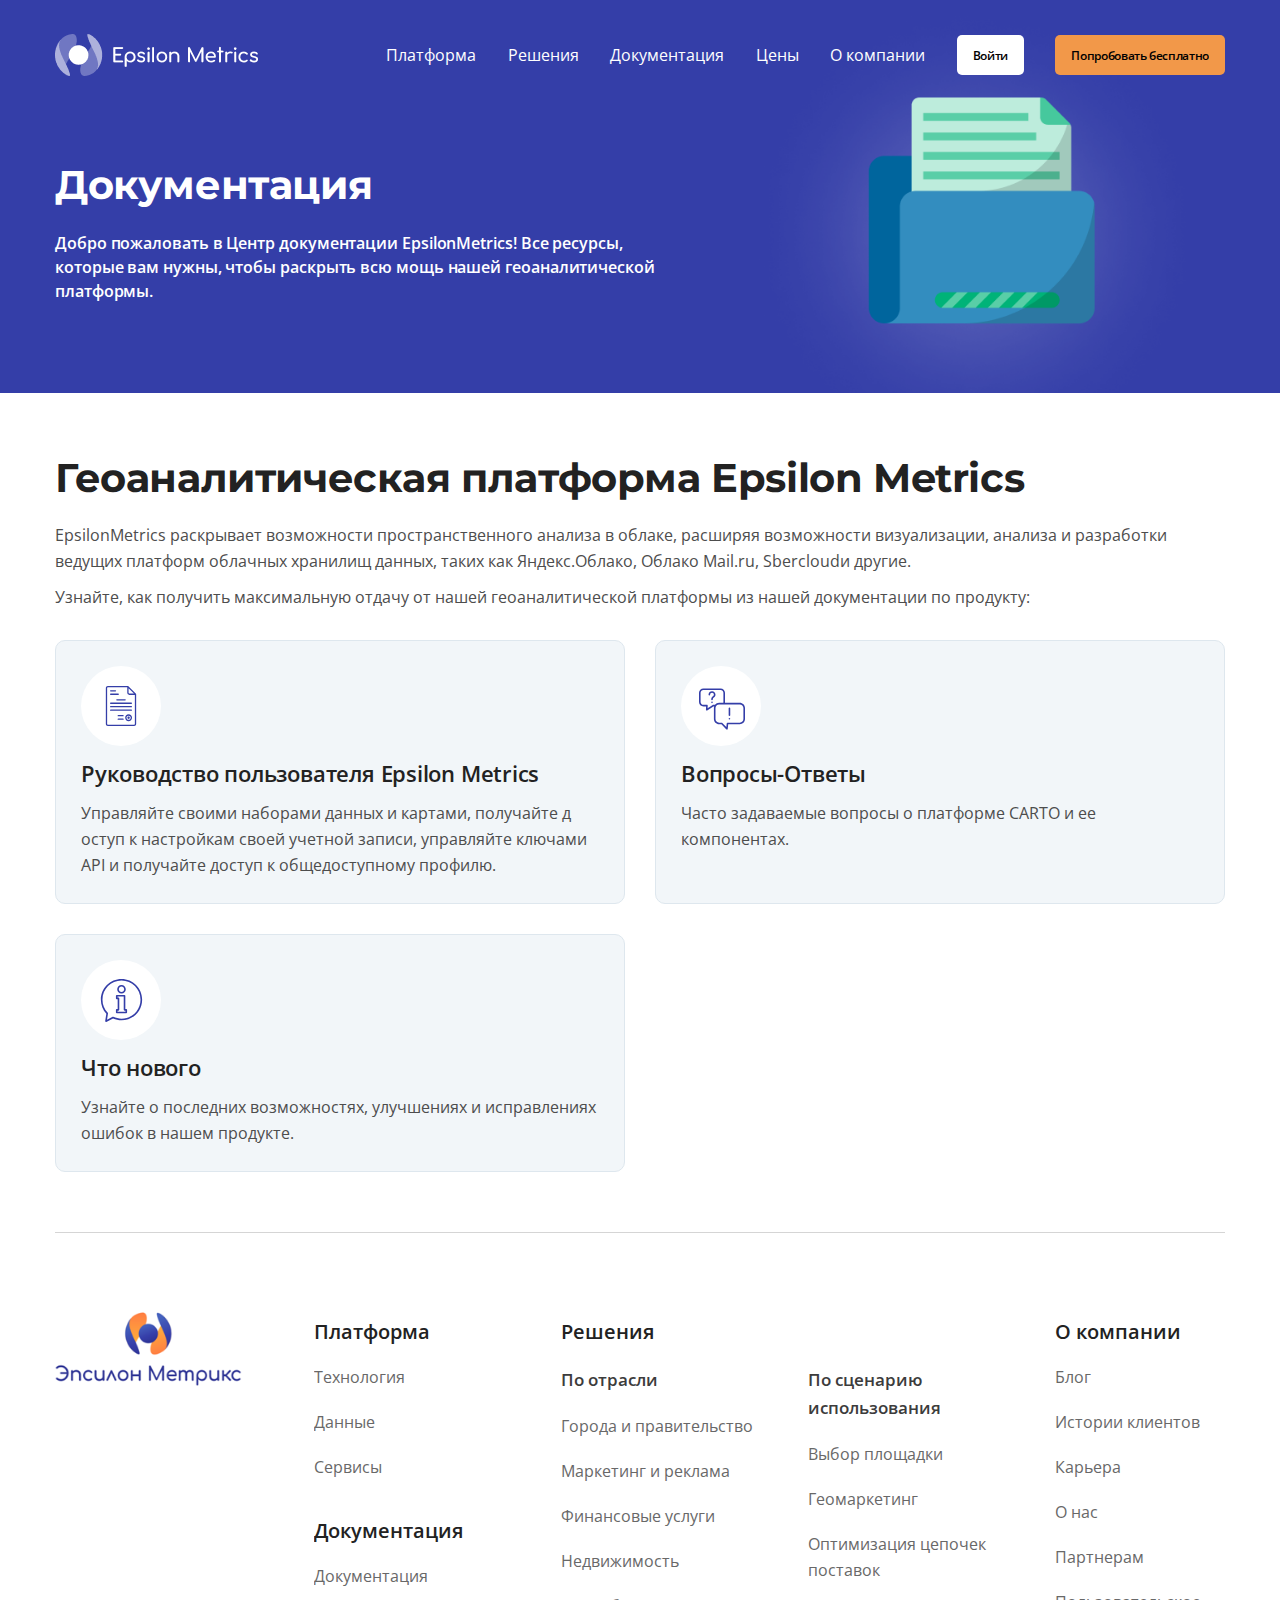
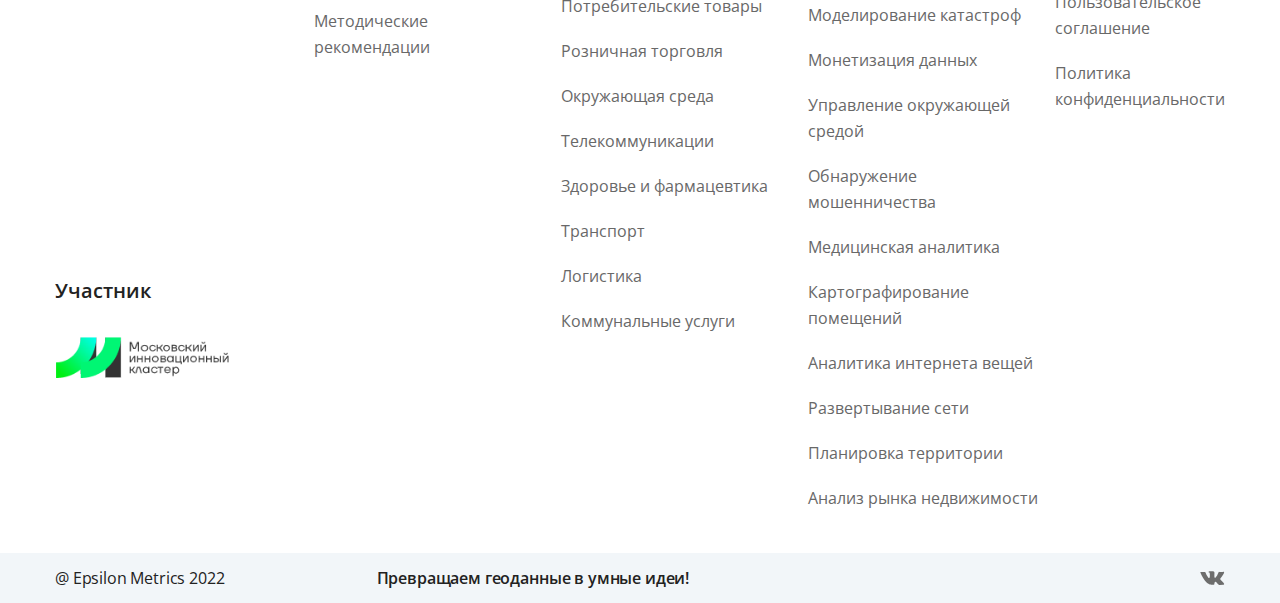
==== docs/index.html @ ba4be740 "Add" ====
<!DOCTYPE html>
<html lang="en">

<head>
	<!-- Yandex.Metrika counter -->
	<script type="text/javascript" >
		(function(m,e,t,r,i,k,a){m[i]=m[i]||function(){(m[i].a=m[i].a||[]).push(arguments)};
		m[i].l=1*new Date();
		for (var j = 0; j < document.scripts.length; j++) {if (document.scripts[j].src === r) { return; }}
		k=e.createElement(t),a=e.getElementsByTagName(t)[0],k.async=1,k.src=r,a.parentNode.insertBefore(k,a)})
		(window, document, "script", "https://mc.yandex.ru/metrika/tag.js", "ym");

	ym(91078127, "init", {
				clickmap:true,
				trackLinks:true,
				accurateTrackBounce:true
		});
	</script>
	<noscript><div><img src="https://mc.yandex.ru/watch/91078127" style="position:absolute; left:-9999px;" alt="" /></div></noscript>
	<!-- /Yandex.Metrika counter -->

	<!-- Другие кодировки плохо поддерживаются или имеют дыры -->
	<meta charset="UTF-8">
	<!-- Режим работы Internet Explorer -->
	<meta http-equiv="X-UA-Compatible" content="IE=edge">
	<!-- Для мобилок -->
	<meta name="viewport" content="width=device-width, initial-scale=1.0">

	<!-- FONTs -->
	<link rel="preconnect" href="https://fonts.googleapis.com">
	<link rel="preconnect" href="https://fonts.gstatic.com" crossorigin>
	<link	href="https://fonts.googleapis.com/css2?family=Montserrat:wght@300;400;500;700&family=Open+Sans:wght@400;600;700;800&display=swap" rel="stylesheet">

	<!-- META-ТЕГИ ДЛЯ ПОИСКОВИКОВ -->
	<meta name="description" content="" />
	<meta name="keywords" content="" />
	<meta name="robots" content="" />

	<!-- FAVICON -->
	<link rel="apple-touch-icon" sizes="152x152" href="../img/icons/favicon/apple-touch-icon.png">
	<link rel="icon" type="image/png" sizes="32x32" href="../img/icons/favicon/favicon-32x32.png">
	<link rel="icon" type="image/png" sizes="16x16" href="../img/icons/favicon/favicon-16x16.png">
	<link rel="manifest" href="../img/icons/favicon/site.webmanifest">
	<link rel="mask-icon" href="../img/icons/favicon/safari-pinned-tab.svg" color="#5bbad5">
	<link rel="shortcut icon" href="../img/icons/favicon/favicon.ico">
	<meta name="msapplication-TileColor" content="#da532c">
	<meta name="msapplication-config" content="../img/icons/favicon/browserconfig.xml">
	<meta name="theme-color" content="#ffffff">

	<!-- Стили -->
	<link rel="stylesheet" href="../css/swiper-bundle.min.css">
	<link rel="stylesheet" href="../css/main.css">

	<title>Документация EpsilonMetrics</title>
</head>

<body>
	<!-------------- HEADER -------------->

	<header class="header header-docs">
		<div class="container">
			<!-- NAV -->
		<div class="header-nav">
			<a class="header-nav__logo" href="https://epsilonmetrics.ru/ ">
				<img src="../img/logo.png" alt="logo">
			</a>
			<nav class="header-nav__nav">
				<ul class="nav-list">
					<li class="nav-item">
						<span class="nav-item__text">Платформа</span>
						<div class="navbar__dropdown">
							<div class="dropdown__section">
								<ul class="dropdown-list">
									<li class="dropdown-item">
										<a class="dropdown-item__link link_underline" href="https://epsilonmetrics.ru/platform/">
											<div class="dropdown-item__ico">
												<img src="../img/icons/menu/platform/techo.svg" alt="menu__item">
											</div>
											<span class="dropdown-item__text"> Технология </span>
										</a>
									</li>
									<li class="dropdown-item">
										<a class="dropdown-item__link link_underline" href="https://epsilonmetrics.ru/data-catalog/">
											<div class="dropdown-item__ico">
												<img src="../img/icons/menu/platform/data.svg" alt="menu__item">
											</div>
											<span class="dropdown-item__text"> Данные </span>
										</a>
									</li>
									<li class="dropdown-item">
										<a class="dropdown-item__link link_underline" href="https://epsilonmetrics.ru/services/">
											<div class="dropdown-item__ico">
												<img src="../img/icons/menu/platform/service.svg" alt="menu__item">
											</div>
											<span class="dropdown-item__text"> Сервисы </span>
										</a>
									</li>
								</ul>
							</div>
						</div>
					</li>
					<li class="nav-item">
						<span class="nav-item__text">Решения</span>
						<div class="navbar__dropdown navbar__dropdown_flex">
							<div class="dropdown__tab">
								<ul class="tab__list">
									<li class="tab__item">
										<a class="tab__link active" href="#tab-industry" data-tab="tab-industry">
											<span>По</span>
											<span>Отрасли</span>
										</a>
									</li>
									<li class="tab__item">
										<a class="tab__link" href="#tab-use" data-tab="tab-use">
											<span>По</span>
											<span>Сценарию использования</span>
										</a>
									</li>
									<li class="tab__item">
										<a class="tab__link" href="#tab-role" data-tab="tab-role">
											<span>По</span>
											<span>Роли</span>
										</a>
									</li>
								</ul>
							</div>
							<div class="dropdown__section dropdown__section_tab active" id="tab-industry">
								<ul class="dropdown-list dropdown-list_flex">
									<li class="dropdown-item dropdown-item_flex">
										<a class="dropdown-item__link link_underline"
											href="https://epsilonmetrics.ru/industries/cities-government/">
											<div class="dropdown-item__ico">
												<img src="../img/icons/menu/solutions/industry/city.svg" alt="menu__item">
											</div>
											<span class="dropdown-item__text"> Города и правительство </span>
										</a>
									</li>
									<li class="dropdown-item dropdown-item_flex">
										<a class="dropdown-item__link link_underline"
											href="https://epsilonmetrics.ru/industries/environmental-and-natural-resources/">
											<div class="dropdown-item__ico">
												<img src="../img/icons/menu/solutions/industry/wood.svg" alt="menu__item">
											</div>
											<span class="dropdown-item__text"> Окружающая среда </span>
										</a>
									</li>
									<li class="dropdown-item dropdown-item_flex">
										<a class="dropdown-item__link link_underline"
											href="https://epsilonmetrics.ru/industries/marketing-and-advertising/">
											<div class="dropdown-item__ico">
												<img src="../img/icons/menu/solutions/industry/marketing.svg" alt="menu__item">
											</div>
											<span class="dropdown-item__text"> Маркетинг и реклама </span>
										</a>
									</li>
									<li class="dropdown-item dropdown-item_flex">
										<a class="dropdown-item__link link_underline"
											href="https://epsilonmetrics.ru/industries/telecommunications/">
											<div class="dropdown-item__ico">
												<img src="../img/icons/menu/solutions/industry/tele.svg" alt="menu__item">
											</div>
											<span class="dropdown-item__text"> Телекоммуникации </span>
										</a>
									</li>
									<li class="dropdown-item dropdown-item_flex">
										<a class="dropdown-item__link link_underline"
											href="https://epsilonmetrics.ru/industries/financial-services/">
											<div class="dropdown-item__ico">
												<img src="../img/icons/menu/solutions/industry/money.svg" alt="menu__item">
											</div>
											<span class="dropdown-item__text"> Финансовые услуги </span>
										</a>
									</li>
									<li class="dropdown-item dropdown-item_flex">
										<a class="dropdown-item__link link_underline"
											href="https://epsilonmetrics.ru/industries/healthcare-and-pharma/">
											<div class="dropdown-item__ico">
												<img src="../img/icons/menu/solutions/industry/health.svg" alt="menu__item">
											</div>
											<span class="dropdown-item__text"> Здоровье и фармацевтика </span>
										</a>
									</li>
									<li class="dropdown-item dropdown-item_flex">
										<a class="dropdown-item__link link_underline"
											href="https://epsilonmetrics.ru/industries/real-estate/">
											<div class="dropdown-item__ico">
												<img src="../img/icons/menu/solutions/industry/house.svg" alt="menu__item">
											</div>
											<span class="dropdown-item__text"> Недвижимость </span>
										</a>
									</li>
									<li class="dropdown-item dropdown-item_flex">
										<a class="dropdown-item__link link_underline"
											href="https://epsilonmetrics.ru/industries/transport/">
											<div class="dropdown-item__ico">
												<img src="../img/icons/menu/solutions/industry/car.svg" alt="menu__item">
											</div>
											<span class="dropdown-item__text"> Транспорт </span>
										</a>
									</li>
									<li class="dropdown-item dropdown-item_flex">
										<a class="dropdown-item__link link_underline"
											href="https://epsilonmetrics.ru/industries/consumer-goods/">
											<div class="dropdown-item__ico">
												<img src="../img/icons/menu/solutions/industry/cart.svg" alt="menu__item">
											</div>
											<span class="dropdown-item__text"> Потребительские товары </span>
										</a>
									</li>
									<li class="dropdown-item dropdown-item_flex">
										<a class="dropdown-item__link link_underline"
											href="https://epsilonmetrics.ru/industries/logistics/">
											<div class="dropdown-item__ico">
												<img src="../img/icons/menu/solutions/industry/location.svg" alt="menu__item">
											</div>
											<span class="dropdown-item__text"> Логистика </span>
										</a>
									</li>
									<li class="dropdown-item dropdown-item_flex">
										<a class="dropdown-item__link link_underline"
											href="https://epsilonmetrics.ru/industries/retail/">
											<div class="dropdown-item__ico">
												<img src="../img/icons/menu/solutions/industry/trading.svg" alt="menu__item">
											</div>
											<span class="dropdown-item__text"> Розничная торговля </span>
										</a>
									</li>
									<li class="dropdown-item dropdown-item_flex">
										<a class="dropdown-item__link link_underline"
											href="https://epsilonmetrics.ru/industries/utilities/">
											<div class="dropdown-item__ico">
												<img src="../img/icons/menu/solutions/industry/pay.svg" alt="menu__item">
											</div>
											<span class="dropdown-item__text"> Коммунальные услуги </span>
										</a>
									</li>
								</ul>
								<a class="btn_tab btn" href="https://epsilonmetrics.ru/industries/">
									<span>ВСЕ ОТРАСЛИ</span>
								</a>
							</div>
							<div class="dropdown__section dropdown__section_tab" id="tab-use">
								<ul class="dropdown-list dropdown-list_flex">
									<li class="dropdown-item dropdown-item_flex">
										<a class="dropdown-item__link link_underline"
											href="https://epsilonmetrics.ru/solutions/site-selection/">
											<div class="dropdown-item__ico">
												<img src="../img/icons/menu/solutions/use/map_location.svg" alt="menu__item">
											</div>
											<span class="dropdown-item__text"> Выбор площадки </span>
										</a>
									</li>
									<li class="dropdown-item dropdown-item_flex">
										<a class="dropdown-item__link link_underline"
											href="https://epsilonmetrics.ru/solutions/healthcare-analytics/">
											<div class="dropdown-item__ico">
												<img src="../img/icons/menu/solutions/use/med.svg" alt="menu__item">
											</div>
											<span class="dropdown-item__text"> Медицинская аналитика </span>
										</a>
									</li>
									<li class="dropdown-item dropdown-item_flex">
										<a class="dropdown-item__link link_underline"
											href="https://epsilonmetrics.ru/solutions/geomarketing/">
											<div class="dropdown-item__ico">
												<img src="../img/icons/menu/solutions/use/location_arrow.svg" alt="menu__item">
											</div>
											<span class="dropdown-item__text"> Геомаркетинг </span>
										</a>
									</li>
									<li class="dropdown-item dropdown-item_flex">
										<a class="dropdown-item__link link_underline"
											href="https://epsilonmetrics.ru/solutions/indoor-mapping/">
											<div class="dropdown-item__ico">
												<img src="../img/icons/menu/solutions/use/card.svg" alt="menu__item">
											</div>
											<span class="dropdown-item__text"> Картографирование помещений </span>
										</a>
									</li>
									<li class="dropdown-item dropdown-item_flex">
										<a class="dropdown-item__link link_underline"
											href="https://epsilonmetrics.ru/solutions/supply-chain-optimization/">
											<div class="dropdown-item__ico">
												<img src="../img/icons/menu/solutions/use/document.svg" alt="menu__item">
											</div>
											<span class="dropdown-item__text"> Оптимизация цепочек поставок </span>
										</a>
									</li>
									<li class="dropdown-item dropdown-item_flex">
										<a class="dropdown-item__link link_underline"
											href="https://epsilonmetrics.ru/solutions/iot-analytics/">
											<div class="dropdown-item__ico">
												<img src="../img/icons/menu/solutions/use/analytics.svg" alt="menu__item">
											</div>
											<span class="dropdown-item__text"> Аналитика Интернета вещей </span>
										</a>
									</li>
									<li class="dropdown-item dropdown-item_flex">
										<a class="dropdown-item__link link_underline"
											href="https://epsilonmetrics.ru/solutions/catastrophe-modeling/">
											<div class="dropdown-item__ico">
												<img src="../img/icons/menu/solutions/use/model.svg" alt="menu__item">
											</div>
											<span class="dropdown-item__text"> Моделирование катастроф </span>
										</a>
									</li>
									<li class="dropdown-item dropdown-item_flex">
										<a class="dropdown-item__link link_underline"
											href="https://epsilonmetrics.ru/solutions/network-deployment/">
											<div class="dropdown-item__ico">
												<img src="../img/icons/menu/solutions/use/content-network.svg" alt="menu__item">
											</div>
											<span class="dropdown-item__text"> Развертывание сети </span>
										</a>
									</li>
									<li class="dropdown-item dropdown-item_flex">
										<a class="dropdown-item__link link_underline"
											href="https://epsilonmetrics.ru/solutions/data-monetization/">
											<div class="dropdown-item__ico">
												<img src="../img/icons/menu/solutions/use/data.svg" alt="menu__item">
											</div>
											<span class="dropdown-item__text"> Монетизация данных </span>
										</a>
									</li>
									<li class="dropdown-item dropdown-item_flex">
										<a class="dropdown-item__link link_underline"
											href="https://epsilonmetrics.ru/solutions/territory-planning/">
											<div class="dropdown-item__ico">
												<img src="../img/icons/menu/solutions/use/plan.svg" alt="menu__item">
											</div>
											<span class="dropdown-item__text"> Планировка территории </span>
										</a>
									</li>
									<li class="dropdown-item dropdown-item_flex">
										<a class="dropdown-item__link link_underline"
											href="https://epsilonmetrics.ru/solutions/environmental-management/">
											<div class="dropdown-item__ico">
												<img src="../img/icons/menu/solutions/use/wood.svg" alt="menu__item">
											</div>
											<span class="dropdown-item__text"> Управление окружающей средой </span>
										</a>
									</li>
									<li class="dropdown-item dropdown-item_flex">
										<a class="dropdown-item__link link_underline"
											href="https://epsilonmetrics.ru/solutions/real-estate-market-analysis/">
											<div class="dropdown-item__ico">
												<img src="../img/icons/menu/solutions/use/building.svg" alt="menu__item">
											</div>
											<span class="dropdown-item__text"> Анализ рынка недвижимости </span>
										</a>
									</li>
									<li class="dropdown-item dropdown-item_flex">
										<a class="dropdown-item__link link_underline"
											href="https://epsilonmetrics.ru/solutions/fraud-detection /">
											<div class="dropdown-item__ico">
												<img src="../img/icons/menu/solutions/use/mask.svg" alt="menu__item">
											</div>
											<span class="dropdown-item__text"> Обнаружение мошенничества </span>
										</a>
									</li>
								</ul>
								<a class="btn_tab btn" href="https://epsilonmetrics.ru/solutions/">
									<span>ВСЕ ВАРИАНТЫ ИСПОЛЬЗОВАНИЯ</span>
								</a>
							</div>
							<div class="dropdown__section dropdown__section_tab" id="tab-role">
								<ul class="dropdown-list dropdown-list_flex">
									<li class="dropdown-item dropdown-item_flex">
										<a class="dropdown-item__link link_underline" href="https://epsilonmetrics.ru/solutions/">
											<div class="dropdown-item__ico">
												<img src="../img/icons/menu/solutions/role/user-check.svg" alt="menu__item">
											</div>
											<span class="dropdown-item__text"> Бизнес-пользователь </span>
										</a>
									</li>
									<li class="dropdown-item dropdown-item_flex">
										<a class="dropdown-item__link link_underline"
											href="https://epsilonmetrics.ru/solutions/developer/">
											<div class="dropdown-item__ico">
												<img src="../img/icons/menu/solutions/role/array.svg" alt="menu__item">
											</div>
											<span class="dropdown-item__text"> Разработчик </span>
										</a>
									</li>
									<li class="dropdown-item dropdown-item_flex">
										<a class="dropdown-item__link link_underline"
											href="https://epsilonmetrics.ru/solutions/data-science/">
											<div class="dropdown-item__ico">
												<img src="../img/icons/menu/solutions/role/data-table.svg" alt="menu__item">
											</div>
											<span class="dropdown-item__text"> Специалист по данным </span>
										</a>
									</li>
									<li class="dropdown-item dropdown-item_flex">
										<a class="dropdown-item__link link_underline"
											href="https://epsilonmetrics.ru/solutions/gis-software/">
											<div class="dropdown-item__ico">
												<img src="../img/icons/menu/solutions/role/world.svg" alt="menu__item">
											</div>
											<span class="dropdown-item__text"> ГИС-профессионал </span>
										</a>
									</li>
								</ul>
							</div>
						</div>
					</li>
					<li class="nav-item">
						<span class="nav-item__text">Документация</span>
						<div class="navbar__dropdown">
							<div class="dropdown__section dropdown__section_pr-small">
								<ul class="dropdown-list">
									<li class="dropdown-item">
										<a class="dropdown-item__link link_underline" href="https://docs.epsilonmetrics.ru/">
											<div class="dropdown-item__ico">
												<img src="../img/icons/menu/document/document.svg" alt="menu__item">
											</div>
											<div class="dropdown-item__text-wrapper">
												<span class="dropdown-item__text"> Документация </span>
												<p class="dropdown-item__description">Документация и ресурсы для максимально эффективного
													использования Epsilon</p>
											</div>
										</a>
									</li>
									<li class="dropdown-item">
										<a class="dropdown-item__link link_underline" href="https://docs.epsilonmetrics.ru/tutorials/">
											<div class="dropdown-item__ico">
												<img src="../img/icons/menu/document/metod.svg" alt="menu__item">
											</div>
											<div class="dropdown-item__text-wrapper">
												<span class="dropdown-item__text"> Методические рекомендации </span>
												<p class="dropdown-item__description">Пошаговые инструкции, чтобы быстро стать экспертом
												</p>
											</div>
										</a>
									</li>
								</ul>
							</div>
						</div>
					</li>
					<li class="nav-item nav-item_empty">
						<a class="dropdown-item__link link_underline link_underline_main" href="https://epsilonmetrics.ru/pricing/">
							<span class="dropdown-item__text"> Цены </span>
						</a>
					</li>
					<li class="nav-item">
						<span class="nav-item__text">О компании</span>
						<div class="navbar__dropdown">
							<div class="dropdown__section">
								<ul class="dropdown-list">
									<li class="dropdown-item">
										<a class="dropdown-item__link link_underline" href="https://epsilonmetrics.ru/blog/">
											<div class="dropdown-item__ico">
												<img src="../img/icons/menu/company/blog.svg" alt="menu__item">
											</div>
											<span class="dropdown-item__text"> Блог </span>
										</a>
									</li>
									<li class="dropdown-item">
										<a class="dropdown-item__link link_underline"
											href="https://epsilonmetrics.ru/customer-stories/">
											<div class="dropdown-item__ico">
												<img src="../img/icons/menu/company/stories.svg" alt="menu__item">
											</div>
											<span class="dropdown-item__text"> Истории клиентов </span>
										</a>
									</li>
									<li class="dropdown-item">
										<a class="dropdown-item__link link_underline" href="https://epsilonmetrics.ru/careers/">
											<div class="dropdown-item__ico">
												<img src="../img/icons/menu/company/career.svg" alt="menu__item">
											</div>
											<span class="dropdown-item__text"> Карьера </span>
										</a>
									</li>
									<li class="dropdown-item">
										<a class="dropdown-item__link link_underline" href="https://epsilonmetrics.ru/about-us/">
											<div class="dropdown-item__ico">
												<img src="../img/icons/menu/company/us.svg" alt="menu__item">
											</div>
											<span class="dropdown-item__text"> О нас </span>
										</a>
									</li>
									<li class="dropdown-item">
										<a class="dropdown-item__link link_underline" href="https://epsilonmetrics.ru/partners/">
											<div class="dropdown-item__ico">
												<img src="../img/icons/menu/company/partners.svg" alt="menu__item">
											</div>
											<span class="dropdown-item__text"> Партнерам </span>
										</a>
									</li>
								</ul>
							</div>
						</div>
					</li>
					<li class="nav-item nav-item_empty">
						<a class="btn header-nav__btn header-nav__btn_small" href="https://maps.epsilonmetrics.ru">
								<span>Войти</span>
						</a>
				</li>
				<li class="nav-item nav-item_empty">
						<a class="btn header-nav__btn header-nav__btn_small header-nav__btn_orange" href="https://maps.epsilonmetrics.ru/signup/">
								<span>Попробовать бесплатно</span>
						</a>
				</li>
				</ul>
			</nav>
			<!--********************************************************************** BURGER -->
			<div class="burger">
				<span class="burger__line"></span>
			</div>
			<div class="mobile__wrapper">
				<nav class="mobile">
					<ul class="mobile__list">
						<li class="mobile__item">
							<div class="mobile-item__wrapper">
								<div class="mobile-item__select">
									<span class="mobile-item__title">Платформа</span>
									<div class="mobile-item__arrow">
										<img src="../img/icons/arrow_select.svg" alt="">
									</div>
								</div>
								<div class="mobile-item__collaps">
									<ul class="mobile-item__list">
										<li class="dropdown-item">
											<a class="dropdown-item__link link_underline mobile__link"
												href="https://epsilonmetrics.ru/platform/">
												<div class="dropdown-item__ico">
													<img src="../img/icons/menu/platform/techo.svg" alt="menu__item">
												</div>
												<span class="dropdown-item__text"> Технология </span>
											</a>
										</li>
										<li class="dropdown-item">
											<a class="dropdown-item__link link_underline mobile__link"
												href="https://epsilonmetrics.ru/data-catalog/ ">
												<div class="dropdown-item__ico">
													<img src="../img/icons/menu/platform/data.svg" alt="menu__item">
												</div>
												<span class="dropdown-item__text"> Данные </span>
											</a>
										</li>
										<li class="dropdown-item">
											<a class="dropdown-item__link link_underline mobile__link"
												href="https://epsilonmetrics.ru/services/">
												<div class="dropdown-item__ico">
													<img src="../img/icons/menu/platform/service.svg" alt="menu__item">
												</div>
												<span class="dropdown-item__text"> Сервисы </span>
											</a>
										</li>
									</ul>
								</div>
							</div>
						</li>
						<li class="mobile__item">
							<div class="mobile-item__wrapper">
								<div class="mobile-item__select">
									<span class="mobile-item__title">Решения</span>
									<div class="mobile-item__arrow">
										<img src="../img/icons/arrow_select.svg" alt="">
									</div>
								</div>
								<div class="swiper-3 mobile-item__collaps">
									<div class="dropdown__tab">
										<ul class="tab__list swiper-pagination">
											<li class="tab__item">
												<a class="tab__link active" href="#tab-industry-mobile" data-tab="tab-industry-mobile">
													<span>По</span>
													<span>Отрасли</span>
												</a>
											</li>
											<li class="tab__item">
												<a class="tab__link" href="#tab-use-mobile" data-tab="tab-use-mobile">
													<span>По</span>
													<span>Сценарию использования</span>
												</a>
											</li>
											<li class="tab__item">
												<a class="tab__link" href="#tab-role-mobile" data-tab="tab-role-mobile">
													<span>По</span>
													<span>Роли</span>
												</a>
											</li>
										</ul>
									</div>
									<div class="swiper-wrapper dropdown__section_mobile">
										<ul class="swiper-slide dropdown-list dropdown-list_flex" id="tab-industry-mobile">
											<li class="dropdown-item dropdown-item_flex">
												<a class="dropdown-item__link link_underline"
													href="https://epsilonmetrics.ru/industries/cities-government/">
													<div class="dropdown-item__ico">
														<img src="../img/icons/menu/solutions/industry/city.svg" alt="menu__item">
													</div>
													<span class="dropdown-item__text"> Города и правительство </span>
												</a>
											</li>
											<li class="dropdown-item dropdown-item_flex">
												<a class="dropdown-item__link link_underline"
													href="https://epsilonmetrics.ru/industries/environmental-and-natural-resources/">
													<div class="dropdown-item__ico">
														<img src="../img/icons/menu/solutions/industry/wood.svg" alt="menu__item">
													</div>
													<span class="dropdown-item__text"> Окружающая среда </span>
												</a>
											</li>
											<li class="dropdown-item dropdown-item_flex">
												<a class="dropdown-item__link link_underline"
													href="https://epsilonmetrics.ru/industries/marketing-and-advertising/">
													<div class="dropdown-item__ico">
														<img src="../img/icons/menu/solutions/industry/marketing.svg" alt="menu__item">
													</div>
													<span class="dropdown-item__text"> Маркетинг и реклама </span>
												</a>
											</li>
											<li class="dropdown-item dropdown-item_flex">
												<a class="dropdown-item__link link_underline"
													href="https://epsilonmetrics.ru/industries/telecommunications/">
													<div class="dropdown-item__ico">
														<img src="../img/icons/menu/solutions/industry/tele.svg" alt="menu__item">
													</div>
													<span class="dropdown-item__text"> Телекоммуникации </span>
												</a>
											</li>
											<li class="dropdown-item dropdown-item_flex">
												<a class="dropdown-item__link link_underline"
													href="https://epsilonmetrics.ru/industries/financial-services/">
													<div class="dropdown-item__ico">
														<img src="../img/icons/menu/solutions/industry/money.svg" alt="menu__item">
													</div>
													<span class="dropdown-item__text"> Финансовые услуги </span>
												</a>
											</li>
											<li class="dropdown-item dropdown-item_flex">
												<a class="dropdown-item__link link_underline"
													href="https://epsilonmetrics.ru/industries/healthcare-and-pharma/">
													<div class="dropdown-item__ico">
														<img src="../img/icons/menu/solutions/industry/health.svg" alt="menu__item">
													</div>
													<span class="dropdown-item__text"> Здоровье и фармацевтика </span>
												</a>
											</li>
											<li class="dropdown-item dropdown-item_flex">
												<a class="dropdown-item__link link_underline"
													href="https://epsilonmetrics.ru/industries/real-estate/">
													<div class="dropdown-item__ico">
														<img src="../img/icons/menu/solutions/industry/house.svg" alt="menu__item">
													</div>
													<span class="dropdown-item__text"> Недвижимость </span>
												</a>
											</li>
											<li class="dropdown-item dropdown-item_flex">
												<a class="dropdown-item__link link_underline"
													href="https://epsilonmetrics.ru/industries/transport/">
													<div class="dropdown-item__ico">
														<img src="../img/icons/menu/solutions/industry/car.svg" alt="menu__item">
													</div>
													<span class="dropdown-item__text"> Транспорт </span>
												</a>
											</li>
											<li class="dropdown-item dropdown-item_flex">
												<a class="dropdown-item__link link_underline"
													href="https://epsilonmetrics.ru/industries/consumer-goods/">
													<div class="dropdown-item__ico">
														<img src="../img/icons/menu/solutions/industry/cart.svg" alt="menu__item">
													</div>
													<span class="dropdown-item__text"> Потребительские товары </span>
												</a>
											</li>
											<li class="dropdown-item dropdown-item_flex">
												<a class="dropdown-item__link link_underline"
													href="https://epsilonmetrics.ru/industries/logistics/">
													<div class="dropdown-item__ico">
														<img src="../img/icons/menu/solutions/industry/location.svg" alt="menu__item">
													</div>
													<span class="dropdown-item__text"> Логистика </span>
												</a>
											</li>
											<li class="dropdown-item dropdown-item_flex">
												<a class="dropdown-item__link link_underline"
													href="https://epsilonmetrics.ru/industries/retail/">
													<div class="dropdown-item__ico">
														<img src="../img/icons/menu/solutions/industry/trading.svg" alt="menu__item">
													</div>
													<span class="dropdown-item__text"> Розничная торговля </span>
												</a>
											</li>
											<li class="dropdown-item dropdown-item_flex">
												<a class="dropdown-item__link link_underline"
													href="https://epsilonmetrics.ru/industries/utilities/">
													<div class="dropdown-item__ico">
														<img src="../img/icons/menu/solutions/industry/pay.svg" alt="menu__item">
													</div>
													<span class="dropdown-item__text"> Коммунальные услуги </span>
												</a>
											</li>
										</ul>
										<ul class="swiper-slide dropdown-list dropdown-list_flex" id="tab-use-mobile">
											<li class="dropdown-item dropdown-item_flex">
												<a class="dropdown-item__link link_underline"
													href="https://epsilonmetrics.ru/solutions/site-selection/">
													<div class="dropdown-item__ico">
														<img src="../img/icons/menu/solutions/use/map_location.svg" alt="menu__item">
													</div>
													<span class="dropdown-item__text"> Выбор площадки </span>
												</a>
											</li>
											<li class="dropdown-item dropdown-item_flex">
												<a class="dropdown-item__link link_underline"
													href="https://epsilonmetrics.ru/solutions/healthcare-analytics/">
													<div class="dropdown-item__ico">
														<img src="../img/icons/menu/solutions/use/med.svg" alt="menu__item">
													</div>
													<span class="dropdown-item__text"> Медицинская аналитика </span>
												</a>
											</li>
											<li class="dropdown-item dropdown-item_flex">
												<a class="dropdown-item__link link_underline"
													href="https://epsilonmetrics.ru/solutions/geomarketing/">
													<div class="dropdown-item__ico">
														<img src="../img/icons/menu/solutions/use/location_arrow.svg" alt="menu__item">
													</div>
													<span class="dropdown-item__text"> Геомаркетинг </span>
												</a>
											</li>
											<li class="dropdown-item dropdown-item_flex">
												<a class="dropdown-item__link link_underline"
													href="https://epsilonmetrics.ru/solutions/indoor-mapping/">
													<div class="dropdown-item__ico">
														<img src="../img/icons/menu/solutions/use/card.svg" alt="menu__item">
													</div>
													<span class="dropdown-item__text"> Картографирование помещений </span>
												</a>
											</li>
											<li class="dropdown-item dropdown-item_flex">
												<a class="dropdown-item__link link_underline"
													href="https://epsilonmetrics.ru/solutions/supply-chain-optimization/">
													<div class="dropdown-item__ico">
														<img src="../img/icons/menu/solutions/use/document.svg" alt="menu__item">
													</div>
													<span class="dropdown-item__text"> Оптимизация цепочек поставок </span>
												</a>
											</li>
											<li class="dropdown-item dropdown-item_flex">
												<a class="dropdown-item__link link_underline"
													href="https://epsilonmetrics.ru/solutions/iot-analytics/">
													<div class="dropdown-item__ico">
														<img src="../img/icons/menu/solutions/use/analytics.svg" alt="menu__item">
													</div>
													<span class="dropdown-item__text"> Аналитика Интернета вещей </span>
												</a>
											</li>
											<li class="dropdown-item dropdown-item_flex">
												<a class="dropdown-item__link link_underline"
													href="https://epsilonmetrics.ru/solutions/catastrophe-modeling/">
													<div class="dropdown-item__ico">
														<img src="../img/icons/menu/solutions/use/model.svg" alt="menu__item">
													</div>
													<span class="dropdown-item__text"> Моделирование катастроф </span>
												</a>
											</li>
											<li class="dropdown-item dropdown-item_flex">
												<a class="dropdown-item__link link_underline"
													href="https://epsilonmetrics.ru/solutions/network-deployment/">
													<div class="dropdown-item__ico">
														<img src="../img/icons/menu/solutions/use/content-network.svg" alt="menu__item">
													</div>
													<span class="dropdown-item__text"> Развертывание сети </span>
												</a>
											</li>
											<li class="dropdown-item dropdown-item_flex">
												<a class="dropdown-item__link link_underline"
													href="https://epsilonmetrics.ru/solutions/data-monetization/">
													<div class="dropdown-item__ico">
														<img src="../img/icons/menu/solutions/use/data.svg" alt="menu__item">
													</div>
													<span class="dropdown-item__text"> Монетизация данных </span>
												</a>
											</li>
											<li class="dropdown-item dropdown-item_flex">
												<a class="dropdown-item__link link_underline"
													href="https://epsilonmetrics.ru/solutions/territory-planning/">
													<div class="dropdown-item__ico">
														<img src="../img/icons/menu/solutions/use/plan.svg" alt="menu__item">
													</div>
													<span class="dropdown-item__text"> Планировка территории </span>
												</a>
											</li>
											<li class="dropdown-item dropdown-item_flex">
												<a class="dropdown-item__link link_underline"
													href="https://epsilonmetrics.ru/solutions/environmental-management/">
													<div class="dropdown-item__ico">
														<img src="../img/icons/menu/solutions/use/wood.svg" alt="menu__item">
													</div>
													<span class="dropdown-item__text"> Управление окружающей средой </span>
												</a>
											</li>
											<li class="dropdown-item dropdown-item_flex">
												<a class="dropdown-item__link link_underline"
													href="https://epsilonmetrics.ru/solutions/real-estate-market-analysis/">
													<div class="dropdown-item__ico">
														<img src="../img/icons/menu/solutions/use/building.svg" alt="menu__item">
													</div>
													<span class="dropdown-item__text"> Анализ рынка недвижимости </span>
												</a>
											</li>
											<li class="dropdown-item dropdown-item_flex">
												<a class="dropdown-item__link link_underline"
													href="https://epsilonmetrics.ru/solutions/fraud-detection /">
													<div class="dropdown-item__ico">
														<img src="../img/icons/menu/solutions/use/mask.svg" alt="menu__item">
													</div>
													<span class="dropdown-item__text"> Обнаружение мошенничества </span>
												</a>
											</li>
										</ul>
										<ul class="swiper-slide dropdown-list" id="tab-role-mobile">
											<li class="dropdown-item dropdown-item_flex">
												<a class="dropdown-item__link link_underline" href="https://epsilonmetrics.ru/solutions/">
													<div class="dropdown-item__ico">
														<img src="../img/icons/menu/solutions/role/user-check.svg" alt="menu__item">
													</div>
													<span class="dropdown-item__text"> Бизнес-пользователь </span>
												</a>
											</li>
											<li class="dropdown-item dropdown-item_flex">
												<a class="dropdown-item__link link_underline"
													href="https://epsilonmetrics.ru/solutions/data-science/">
													<div class="dropdown-item__ico">
														<img src="../img/icons/menu/solutions/role/data-table.svg" alt="menu__item">
													</div>
													<span class="dropdown-item__text"> Специалист по данным </span>
												</a>
											</li>
											<li class="dropdown-item dropdown-item_flex">
												<a class="dropdown-item__link link_underline"
													href="https://epsilonmetrics.ru/solutions/developer/">
													<div class="dropdown-item__ico">
														<img src="../img/icons/menu/solutions/role/array.svg" alt="menu__item">
													</div>
													<span class="dropdown-item__text"> Разработчик </span>
												</a>
											</li>
											<li class="dropdown-item dropdown-item_flex">
												<a class="dropdown-item__link link_underline"
													href="https://epsilonmetrics.ru/solutions/gis-software/">
													<div class="dropdown-item__ico">
														<img src="../img/icons/menu/solutions/role/world.svg" alt="menu__item">
													</div>
													<span class="dropdown-item__text"> ГИС-профессионал </span>
												</a>
											</li>
										</ul>
									</div>
									<a class="btn_tab btn btn_tab_mobile active" id="btn_tab_mobile-1"
										href="https://epsilonmetrics.ru/industries/">
										<span>ВСЕ ОТРАСЛИ</span>
									</a>
									<a class="btn_tab btn btn_tab_mobile" id="btn_tab_mobile-2"
										href="https://epsilonmetrics.ru/solutions/">
										<span>ВСЕ ВАРИАНТЫ ИСПОЛЬЗОВАНИЯ</span>
									</a>
								</div>
							</div>
						</li>
						<li class="mobile__item">
							<div class="mobile-item__wrapper">
								<div class="mobile-item__select">
									<span class="mobile-item__title">Документация</span>
									<div class="mobile-item__arrow">
										<img src="../img/icons/arrow_select.svg" alt="">
									</div>
								</div>
								<div class="mobile-item__collaps">
									<ul class="mobile-item__list">
										<li class="dropdown-item">
											<a class="dropdown-item__link link_underline mobile__link"
												href="https://docs.epsilonmetrics.ru/">
												<div class="dropdown-item__ico">
													<img src="../img/icons/menu/document/document.svg" alt="menu__item">
												</div>
												<span class="dropdown-item__text"> Документация </span>
											</a>
										</li>
										<li class="dropdown-item">
											<a class="dropdown-item__link link_underline mobile__link"
												href="https://docs.epsilonmetrics.ru/tutorials/">
												<div class="dropdown-item__ico">
													<img src="../img/icons/menu/document/metod.svg" alt="menu__item">
												</div>
												<span class="dropdown-item__text"> Методические рекомендации </span>
											</a>
										</li>
									</ul>
								</div>
							</div>
						</li>
						<li class="mobile__item">
							<div class="mobile-item__wrapper">
								<div class="mobile-item__select">
									<span class="mobile-item__title">О компании</span>
									<div class="mobile-item__arrow">
										<img src="../img/icons/arrow_select.svg" alt="">
									</div>
								</div>
								<div class="mobile-item__collaps">
									<ul class="mobile-item__list">
										<li class="dropdown-item">
											<a class="dropdown-item__link link_underline mobile__link"
												href="https://epsilonmetrics.ru/blog/">
												<div class="dropdown-item__ico">
													<img src="../img/icons/menu/document/document.svg" alt="menu__item">
												</div>
												<span class="dropdown-item__text"> Блог </span>
											</a>
										</li>
										<li class="dropdown-item">
											<a class="dropdown-item__link link_underline mobile__link"
												href="https://epsilonmetrics.ru/customer-stories/">
												<div class="dropdown-item__ico">
													<img src="../img/icons/menu/company/stories.svg" alt="menu__item">
												</div>
												<span class="dropdown-item__text"> Истории клиентов </span>
											</a>
										</li>
										<li class="dropdown-item">
											<a class="dropdown-item__link link_underline mobile__link"
												href="https://epsilonmetrics.ru/careers/">
												<div class="dropdown-item__ico">
													<img src="../img/icons/menu/company/career.svg" alt="menu__item">
												</div>
												<span class="dropdown-item__text"> Карьера </span>
											</a>
										</li>
										<li class="dropdown-item">
											<a class="dropdown-item__link link_underline mobile__link"
												href="https://epsilonmetrics.ru/about-us/">
												<div class="dropdown-item__ico">
													<img src="../img/icons/menu/company/us.svg" alt="menu__item">
												</div>
												<span class="dropdown-item__text"> О нас </span>
											</a>
										</li>
										<li class="dropdown-item">
											<a class="dropdown-item__link link_underline mobile__link"
												href="https://epsilonmetrics.ru/partners/">
												<div class="dropdown-item__ico">
													<img src="../img/icons/menu/company/partners.svg" alt="menu__item">
												</div>
												<span class="dropdown-item__text"> Партнерам </span>
											</a>
										</li>
									</ul>
								</div>
							</div>
						</li>
					</ul>
					<ul class="mobile__list-account">
						<li class="list-account__item">
							<a class="btn header-nav__btn" href="https://maps.epsilonmetrics.ru">
									<span>Войти</span>
							</a>
					</li>
					<li class="list-account__item">
							<a class="btn header-nav__btn header-nav__btn_orange header-nav__btn_mobile" href="https://maps.epsilonmetrics.ru/signup/">
									<span>Попробовать бесплатно</span>
							</a>
					</li>
					</ul>
				</nav>
			</div>
		</div>
			<!-- TOP -->
			<div class="header__banner header__banner-docs">
				<div class="header-docs__body">
					<h1 class="header__title">Документация</h1>
					<p class="header__subtitle">Добро пожаловать в Центр документации EpsilonMetrics! Все ресурсы,
						<br> которые вам нужны, чтобы раскрыть всю мощь нашей геоаналитической
						<br> платформы.</p>
					</div>
				<div class="header-docs__img">
					<img src="../img/icons/docs/FLAT.png" alt="">
				</div>
			</div>
		</div>
	</header>

	<section class="docs-content">
		<div class="docs-content__container container">
			<h2 class="docs-content__title general-title">
				Геоаналитическая
				платформа Epsilon Metrics
			</h2>
			<div class="docs-content__text general-text">
				<p>EpsilonMetrics раскрывает возможности пространственного анализа в облаке, расширяя
				возможности визуализации, анализа и разработки ведущих платформ облачных хранилищ
				данных, таких как Яндекс.Облако, Облако Mail.ru, Sbercloudи другие.</p>
				<p>Узнайте, как получить максимальную отдачу от нашей геоаналитической платформы
				из нашей документации по продукту:</p>
			</div>
			<div class="docs-content__items">
				<div class="docs-content__item">
					<a class="docs-content__card" href="https://docs.epsilonmetrics.ru/user-manual">
						<div class="docs-content__card-icon">
							<img src="../img/icons/docs/1.svg" alt="">
						</div>
						<h6 class="docs-content__card-title">
							Руководство пользователя Epsilon Metrics
						</h6>
						<p class="docs-content__card-text general-text">
							Управляйте своими наборами данных и картами, получайте д
							оступ к настройкам своей учетной записи, управляйте ключами
							API и получайте доступ к общедоступному профилю.
						</p>
					</a>
				</div>
				<div class="docs-content__item">
					<a class="docs-content__card" href="https://docs.epsilonmetrics.ru/faqs/">
						<div class="docs-content__card-icon">
							<img src="../img/icons/docs/2.svg" alt="">
						</div>
						<h6 class="docs-content__card-title">
							Вопросы-Ответы
						</h6>
						<p class="docs-content__card-text general-text">
							Часто задаваемые вопросы о платформе CARTO
							и ее компонентах.
						</p>
					</a>
				</div>
				<div class="docs-content__item">
					<a class="docs-content__card" href="https://docs.epsilonmetrics.ru/whats-new/">
						<div class="docs-content__card-icon">
							<img src="../img/icons/docs/3.svg" alt="">
						</div>
						<h6 class="docs-content__card-title">
							Что нового
						</h6>
						<p class="docs-content__card-text general-text">
							Узнайте о последних возможностях, улучшениях
							и исправлениях ошибок в нашем продукте.
						</p>
					</a>
				</div>
			</div>
		</div>
	</section>

	<!-------------- FOOTER -------------->

	<footer class="footer">
    <div class="container">
        <div class="footer__content">
            <div class="footer__logo">
                <a class="f-logo__main" href="https://epsilonmetrics.ru/">
                    <img  src="../img/footer/logo_footer.png" alt="logo">
                </a>
                <p class="f-logo__text">Участник</p>
                <a class="f-logo__cluster" href="https://i.moscow/">
                    <img src="../img/footer/moscow_cluster.png" alt="moscow_cluster">
                </a>
            </div>
            <div class="footer__menu">
                <div class="f-menu__item">
                    <h4 class="f-item__title">Платформа</h4>
                    <ul class="f-item__list">
                        <li class="f-item">
                            <a href="https://epsilonmetrics.ru/platform/">Технология</a>
                        </li>
                        <li class="f-item">
                            <a href="https://epsilonmetrics.ru/data-catalog/ ">Данные</a>
                        </li>
                        <li class="f-item">
                            <a href="https://epsilonmetrics.ru/services/">Сервисы</a>
                        </li>
                    </ul>
                </div>
                <div class="f-menu__item">
                    <h4 class="f-item__title">Документация</h4>
                    <ul class="f-item__list">
                        <li class="f-item">
                            <a href="https://docs.epsilonmetrics.ru/">Документация</a>
                        </li>
                        <li class="f-item">
                            <a href="https://docs.epsilonmetrics.ru/tutorials/">Методические рекомендации</a>
                        </li>
                    </ul>
                </div>
                <div class="f-menu__item">
                    <h4 class="f-item__title">Решения</h4>
                    <h5 class="f-item__subtitle">По отрасли</h5>
                    <ul class="f-item__list">
                        <li class="f-item">
                            <a href="https://epsilonmetrics.ru/industries/cities-government/">Города и правительство</a>
                        </li>
                        <li class="f-item">
                            <a href="https://epsilonmetrics.ru/industries/marketing-and-advertising/">Маркетинг и реклама</a>
                        </li>
                        <li class="f-item">
                            <a href="https://epsilonmetrics.ru/industries/financial-services/">Финансовые услуги</a>
                        </li>
                        <li class="f-item">
                            <a href="https://epsilonmetrics.ru/industries/real-estate/">Недвижимость</a>
                        </li>
                        <li class="f-item">
                            <a href="https://epsilonmetrics.ru/industries/consumer-goods/">Потребительские товары</a>
                        </li>
                        <li class="f-item">
                            <a href="https://epsilonmetrics.ru/industries/retail/">Розничная торговля</a>
                        </li>
                        <li class="f-item">
                            <a href="https://epsilonmetrics.ru/industries/environmental-and-natural-resources/">Окружающая среда</a>
                        </li>
                        <li class="f-item">
                            <a href="https://epsilonmetrics.ru/industries/telecommunications/">Телекоммуникации</a>
                        </li>
                        <li class="f-item">
                            <a href="https://epsilonmetrics.ru/industries/healthcare-and-pharma/">Здоровье и фармацевтика</a>
                        </li>
                        <li class="f-item">
                            <a href="https://epsilonmetrics.ru/industries/transport/">Транспорт</a>
                        </li>
                        <li class="f-item">
                            <a href="https://epsilonmetrics.ru/industries/logistics/">Логистика</a>
                        </li>
                        <li class="f-item">
                            <a href="https://epsilonmetrics.ru/industries/utilities/">Коммунальные услуги</a>
                        </li>
                    </ul>
                </div>
                <div class="f-menu__item">
                    <h4 class="f-item__title">&nbsp;</h4>
                    <h5 class="f-item__subtitle">По сценарию<br>использования</h5>
                    <ul class="f-item__list">
                        <li class="f-item">
                            <a href="https://epsilonmetrics.ru/solutions/site-selection/">Выбор площадки</a>
                        </li>
                        <li class="f-item">
                            <a href="https://epsilonmetrics.ru/solutions/geomarketing/">Геомаркетинг</a>
                        </li>
                        <li class="f-item">
                            <a href="https://epsilonmetrics.ru/solutions/supply-chain-optimization/">Оптимизация цепочек поставок</a>
                        </li>
                        <li class="f-item">
                            <a href="https://epsilonmetrics.ru/solutions/catastrophe-modeling/">Моделирование катастроф</a>
                        </li>
                        <li class="f-item">
                            <a href="https://epsilonmetrics.ru/solutions/data-monetization/">Монетизация данных</a>
                        </li>
                        <li class="f-item">
                            <a href="https://epsilonmetrics.ru/solutions/environmental-management/">Управление окружающей средой</a>
                        </li>
                        <li class="f-item">
                            <a href="https://epsilonmetrics.ru/solutions/fraud-detection/">Обнаружение мошенничества</a>
                        </li>
                        <li class="f-item">
                            <a href="https://epsilonmetrics.ru/solutions/healthcare-analytics/">Медицинская аналитика</a>
                        </li>
                        <li class="f-item">
                            <a href="https://epsilonmetrics.ru/solutions/indoor-mapping/">Картографирование помещений</a>
                        </li>
                        <li class="f-item">
                            <a href="https://epsilonmetrics.ru/solutions/iot-analytics/">Аналитика интернета вещей</a>
                        </li>
                        <li class="f-item">
                            <a href="https://epsilonmetrics.ru/solutions/network-deployment/">Развертывание сети</a>
                        </li>
                        <li class="f-item">
                            <a href="https://epsilonmetrics.ru/solutions/territory-planning/">Планировка территории</a>
                        </li>
                        <li class="f-item">
                            <a href="https://epsilonmetrics.ru/solutions/real-estate-market-analysis/">Анализ рынка недвижимости</a>
                        </li>
                    </ul>
                </div>
                <div class="f-menu__item">
                    <h4 class="f-item__title">О компании</h4>
                    <ul class="f-item__list">
                        <li class="f-item">
                            <a href="https://epsilonmetrics.ru/blog/">Блог</a>
                        </li>
                        <li class="f-item">
                            <a href="https://epsilonmetrics.ru/customer-stories/">Истории клиентов</a>
                        </li>
                        <li class="f-item">
                            <a href="https://epsilonmetrics.ru/careers/">Карьера</a>
                        </li>
                        <li class="f-item">
                            <a href="https://epsilonmetrics.ru/about-us/">О нас</a>
                        </li>
                        <li class="f-item">
                            <a href="https://epsilonmetrics.ru/partners/">Партнерам</a>
                        </li>
                        <li class="f-item">
                            <a href="">Пользовательское соглашение</a>
                        </li>
                        <li class="f-item">
                            <a href="">Политика конфиденциальности</a>
                        </li>
                    </ul>
                </div>
            </div>
        </div>
    </div>
    <div class="footer__bottom">
        <div class="container">
            <div class="f-bottom__content">
                <span class="f-bottom__copyright">@ Epsilon Metrics 2022</span>
                <span class="f-bottom__slogan">Превращаем геоданные в умные идеи!</span>
                <a class="social__link" href="https://vk.com/epsilonmetrics">
                    <img class="social__vk" src="../img/icons/social/vk.svg" alt="VK">
                </a>
            </div>
        </div>
    </div>
</footer>


	<script src="../js/swiper-bundle.min.js"></script>
	<script src="../js/menu-tabs.js"></script>
	<script src="../js/burger.js"></script>
	<script src="../js/slider.js"></script>
	<script src="../js/app.js"></script>
</body>

</html>
---- css/main.css ----
@import "./reset.css";
@import "./config.css";
@import "./elements.css";
@import "./var.css";
@import "./burger.css";
@import "./pages.css";
/* ********************************* */


/**************************** HEADER */
.bg-full__indevelopment{
	background: url(../img/indevelopment__bg.png) center/cover no-repeat;
}
.bg-full__indevelopment .header.header-indevelopment:before{display:none}
.header {
  display: flex;
  flex-direction: column;
  position: relative;
  padding: 35px 0 183px;
  overflow: hidden;
}
@media (max-width: 1400px) {
  .header {
    padding: 30px 0px 90px;
  }
}
@media (max-width: 992px) {
  .header {
    padding: 20px 0px 50px;
  }
}
@media (max-width: 768px) {
  .header {
    padding: 20px 0 50px;
  }
}

.header::before {
  content: '';
  position: absolute;
  top: 0;
  left: 0;
  width: 100%;
  height: 100%;
  background-color: rgba(0, 0, 0, 0.6);
  z-index: -5;
}

.header__bg,
.header__video {
  position: absolute;
  top: 0;
  left: 0;
  width: 100%;
  z-index: -10;
}
@media (max-width: 650px) {
  .header__bg,
  .header__video {
    width: auto;
    height: 100%;
  }
}

.header-nav {
  position: relative;
  display: flex;
  justify-content: space-between;
  align-items: center;
  width: 100%;
  height: 15%;
  z-index: 5;
}

.header-nav__logo {
  margin-right: 128px;
  z-index: 5;
}
@media (max-width: 1200px) {
  .header-nav__logo {
    margin-right: 30px;
  }
}

.header-nav__nav {
  flex-grow: 1;
}

.nav-list {
  display: flex;
  justify-content: space-between;
  align-items: stretch;
  font-style: normal;
  line-height: 35px;
  height: 50px;
  color: #fff;
}




/***************************** Выпадающее меню */

.nav-item {
  position: relative;
  display: flex;
  align-items: center;
  cursor: default;
}

.nav-item::before {
  content: "";
  display: none;
  position: absolute;
  top: 43px;
  left: calc(30%);
  width: 28px;
  height: 28px;
  border-radius: 2px;
  background-color: #fff;
  transform: rotate(45deg);
}

.nav-item:hover .navbar__dropdown, 
.nav-item:hover::before {
  display: block;
}

.nav-item:hover .navbar__dropdown_flex {
  display: flex;
  flex-direction: column;
}

.nav-item_empty:hover::before {
  display: none;
}

.navbar__dropdown {
  display: none;
  position: absolute;
  top: 49px;
  left: -21px;
  /* width: 250px; */
  min-width: 150px;
  /* height: 180px; */
  font-family: 'Open Sans';
  font-style: normal;
  font-weight: 400;
  font-size: 16px;
  line-height: 22px;
  color: #222222;
  background-color: #fff;
  border-radius: 12px;
  z-index: 5000;
  box-shadow: 1px 5px 20px 2px rgba(22,41,69,.2);
}

.dropdown__section {
  padding: 35px 90px 20px 35px;
}

.dropdown__section_pr-small {
  padding-right: 40px;
  width: 419px;
}

.dropdown__section_tab {
  display: none;
}

.dropdown__section_tab.active {
  display: block;
}

.dropdown-list_flex {
  display: flex;
  flex-wrap: wrap;
}

.dropdown-item {
  display: flex;
  align-items: center;
  margin-bottom: 16px;
}

.dropdown-item_flex {
  width: 50%;
}


.dropdown-item__link {
  display: flex;
  align-items: flex-start;
  min-width: 100%;
  max-width: 100%;
}

.link_underline span {
  position: relative;
  overflow: hidden;
}

.link_underline span::before {
  content: '';
  position: absolute;
  left: -1px;
  bottom: 0;
  width: 100%;
  height: 1px;
  background-color: #222;
  transition: transform .3s ease;
  transform: translateX(-100%);
}

.link_underline:hover span::before {
  transform: translateX(0);
}

.link_underline_main span::before {
  background-color: #fff;
  bottom: 20%;
}

.dropdown-item__ico {
  display: flex;
  justify-content: center;
  align-items: center;
  width: 25px;
  min-width: 25px;
  height: 25px;
  margin-right: 8px;
  background-color: #F2F6F9;
  border-radius: 50%;
}

.dropdown-item__text {
  position: relative;
  display: inline-block;
  overflow: hidden;
  white-space: nowrap;
}

.dropdown-item__description {
  font-family: 'Open Sans';
  font-style: normal;
  font-weight: 400;
  font-size: 14px;
  line-height: 19px;
  color: #777777;
}

.dropdown__tab {
  min-width: 750px;
  height: 60px;
  padding: 20px 34px 0;
  border-bottom: 1px solid #C9C9C9;;
}

.tab__list {
  display: flex;
  height: 100%;
}

.tab__item {
  font-family: 'Open Sans';
  font-style: normal;
  font-weight: 400;
  font-size: 16px;
  line-height: 22px;
  color: #717171;
  margin-right: 50px;
}

.tab__link {
  height: 100%;
  white-space: nowrap;
  transition: border 0.6s ease;
  border-bottom: 3px solid transparent;
}

.tab__link.active {
  border-bottom-color: #ffd335;
}

.tab__link:not(.active):hover {
  border-bottom-color: rgba(255, 211, 53, 0.5);
}

.tab__link span:last-of-type {
  font-weight: 600;
  color: #000;
}

.btn_tab {
  /* font-weight: 700; */
  font-size: 14px;
  line-height: 19px;
  color: var(--color-btn);
  padding: 0;
  border-radius: 0;
  background-color: transparent;
}

.btn_tab > span:after {
  content: url(../img/icons/arrow_btn_orange.svg);
  margin-left: 12px;
}

.btn_tab > span::before {
  height: 1px;
  background-color: var(--color-btn);
}

/***************************** */



.header-nav__btn {
  width: 130px;
  height: 50px;
  line-height: 27px;
  /* margin-left: 86px; */
  margin-left: auto;
  padding-left: 38px;
  padding-right: 38px;
}
/* @media (max-width: 992px) {
  .header-nav__btn {
    margin-left: 0;
  }
} */

.header-nav__btn_orange {
  /* margin-left: 32px; */
  background-color: var(--color-btn);
}

.header-nav__btn_small {
  width: auto;
  height: 40px;
  padding: 10px 16px;
  font-size: 12px;
  line-height: 21px;
  white-space: nowrap;
}

.header__banner {
  display: flex;
  flex-direction: column;
  justify-content: center;
  align-items: flex-start;
  margin-top: 148px;
}
@media (max-width: 1400px) {
  .header__banner {
    margin-top: 80px;
  }
}
@media (max-width: 992px) {
  .header__banner {
    margin-top: 50px;
  }
}
@media (max-width: 768px) {
  .header__banner {
    margin-top: 20px;
  }
}
@media (max-width: 576px) {
  .header__banner {
    margin-top: 80px;
  }
}

.header__title {
  font-family: 'Montserrat', sans-serif;
  font-weight: 700;
  font-size: 40px;
  line-height: 49px;
  letter-spacing: -0.01em;
  color: #FFFFFF;
  width: 710px;
}
@media (max-width: 992px) {
  .header__title {
    width: 600px;
    font-size: 30px;
    line-height: 35px;
  }
}
@media (max-width: 576px) {
  .header__title {
    font-size: var(--fs-title-sm);
    line-height: var(--lh-title-sm);
    font-weight: var(--fw-title-sm);
    width: 300px;
  }
}

.header__subtitle {
  font-weight: 600;
  line-height: 24px;
  letter-spacing: -0.005em;
  color: #FFFFFF;
  margin-top: 22px;
}
@media (max-width: 768px) {
  .header__subtitle {
    margin-top: 25px;
  }
}
@media (max-width: 576px) {
  .header__subtitle {
    font-size: 16px;
    line-height: 24px;
    font-weight: 600;
  }
}

.header__btn {
  width: 270px;
  margin-top: 59px;
}
@media (max-width: 992px) {
  .header__btn {
    margin-top: 30px;
  }
}

.header__btn > span {
  text-align: left;
  margin-left: 3px;
  letter-spacing: -0.015em;
}

.header__btn > span::after {
  margin-left: 3px;
}


/**************************** SLIDER */

._slider {
  display: none;
  overflow: hidden;
}

.slider,
._slider {
  position: relative;
  width: 100%;
  margin-top: 70px;
}
@media (max-width: 992px) {
  .slider {
    margin-top: 50px;
  }
}
@media (max-width: 600px) {
  .slider {
    display: none;
  }
  ._slider {
    display: block;
  }
}

.slide-wrapper {
  position: relative;
  display: flex;
  width: 100%;
  height: 780px;
  overflow: hidden;
  pointer-events: none;
}
@media (max-width: 1200px) {
  .slide-wrapper {
    height: 900px;
  }
}
@media (max-width: 992px) {
  .slide-wrapper {
    height: 1400px;
  }
}
@media (max-width: 850px) {
  .slide-wrapper {
    height: 1310px;
  }
}
@media (max-width: 576px) {
  .slide-wrapper {
    height: 1200px;
  }
}
@media (max-width: 360px) {
  .slide-wrapper {
    height: 1300px;
  }
}

.slide {
  position: absolute;
  display: none;
  justify-content: space-between;
  align-items: flex-start;
  width: 100%;
}
@media (max-width: 992px) {
  .slide {
    flex-direction: column;
    justify-content: flex-start;
  }
}

.slide__left {
  align-items: flex-start;
  width: 60%;
  z-index: 1;
}

.slide__right {
  align-items: flex-end;
  width: 40.1%;
}

.slide__left,
.slide__right {
  display: flex;
  flex-direction: column;
}
@media (max-width: 992px) {
  .slide__left,
  .slide__right {
    width: 100%;
  }
}

.slide__subtitle {
  font-family: 'Montserrat', sans-serif;
  font-weight: 500;
  line-height: 20px;
  letter-spacing: -0.01em;
  text-transform: uppercase;
  color: #595959;
}
@media (max-width: 576px) {
  .slide__subtitle {
    font-size: 12px;
    line-height: 16px;
    font-weight: 600;
    letter-spacing: 0;
  }
}

.slide__title {
  font-family: 'Montserrat', sans-serif;
  font-weight: 700;
  font-size: 40px;
  line-height: 48px;
  letter-spacing: -0.007em;
  color: #222222;
  margin-top: 15px;
  margin-bottom: 40px;
}
@media (max-width: 992px) {
  .slide__title {
    font-size: 30px;
    line-height: 35px;
    margin-bottom: 0px;
  }
}
@media (max-width: 576px) {
  .slide__title {
    font-size: var(--fs-title-sm);
    line-height: var(--lh-title-sm);
    font-weight: var(--fw-title-sm);
  }
}

.slide__map {
  width: 108%;
  max-width: 108%;
  border-radius: 16px;
  margin-top: 15px;
}
@media (max-width: 576px) {
  .slide__map {
    width: 100%;
  }
}

.slide__logo {
  width: 222px;
  margin-top: -25px;
}
@media (max-width: 992px) {
  .slide__logo {
    margin-top: 30px;
    margin-bottom: 10px;
  }
}
@media (max-width: 576px) {
  .slide__logo {
    margin-bottom: 0px;
  }
}

.slide__description {
  display: flex;
  flex-direction: column;
  justify-content: center;
  align-items: flex-start;
  width: 100%;
  height: auto;
  /* height: 581px; */
  margin-top: 97px;
  padding: 128px 34px 67px 88px;
  background: var(--color);
  border-radius: 20px;
}
@media (max-width: 1200px) {
  .slide__description {
    margin-top: 102px;
    padding: 80px 64px;
  }
}
@media (max-width: 992px) {
  .slide__description {
    margin-top: 50px;
  }
}
@media (max-width: 576px) {
  .slide__description {
    margin-top: 10px;
    padding: 60px 40px;
  }
}

.slide__text {
  letter-spacing: -0.01em;
  color: #FFFFFF;
  max-width: 350px;
}
@media (max-width: 992px) {
  .slide__text {
    line-height: 24px;
    letter-spacing: 0;
    max-width: 100%;
  }
}
@media (max-width: 576px) {
  .slide__text {
    max-width: 100%;
    font-size: var(--fs-text-sm);
    line-height: var(--lh-text-sm);
    font-weight: var(--fw-text-sm);
    letter-spacing: var(--ls-text-sm);
  }
}

.slide__caption {
  font-weight: 700;
  letter-spacing: -0.01em;
  color: #FFFFFF;
  margin-top: 20px;
}

.slide__btn {
  width: 242px;
  margin-top: 82px;
  pointer-events: auto;
}
@media (max-width: 1200px) {
  .slide__btn {
    margin-top: 50px;
  }
}
@media (max-width: 576px) {
  .slide__btn {
    width: 213px;
    padding: 13px 10px;
  }
}

.slide__btn > span {
  text-align: left;
  margin-left: 3px;
  letter-spacing: -0.014em;
}
@media (max-width: 576px) {
  .slide__btn > span {
    margin-left: 3px;
    letter-spacing: -0.03em;
  }
  .slide__btn > span::after {
    margin-left: 2px;
  }
}


.pagination {
  display: flex;
  justify-content: space-between;
  align-items: center;
  width: 150px;
  margin-top: -55px;
  z-index: 100;
}
@media (max-width: 992px) {
  .pagination {
    margin-bottom: auto;
  }
}
@media (max-width: 600px) {
  .pagination {
    margin-top: 20px;
  }
}

.pagination__arrow {
  display: flex;
  justify-content: center;
  align-items: center;
  width: 32px;
  height: 32px;
  border-radius: 50%;
  background-color: var(--color);
  transition: transform 0.3s;
}

.arrow__left {
  margin-right: 12px;
}

.arrow__left:hover {
  transform: translateX(-5px);
}

.arrow__left img {
  transform: rotate(180deg);
}

.arrow__right {
  margin-right: 23px;
}

.arrow__right:hover {
  transform: translateX(5px);
}


.pagination__title {
  font-weight: 700;
  line-height: 24px;
  letter-spacing: -0.01em;
  color: #777777;
}


._arrows {
  position: relative;
  display: flex;
  justify-content: flex-start;
  align-items: center;
  width: 300px;
  height: 32px;
  margin-top: 40px;
}

.swiper-button-prev,
.swiper-button-next {
  position: static;
  display: flex;
  justify-content: center;
  align-items: center;
  width: 32px;
  height: 32px;
  margin-top: initial;
  border-radius: 50%;
  background-color: var(--color);
  transition: transform 0.3s;
}

.swiper-button-prev {
  margin-left: 20px;
  margin-right: 20px;
}

.swiper-button-next {
  margin-right: 20px;
}

.swiper-button-next:after,
.swiper-button-prev:after {
  content: '';
}

.swiper-button-prev img {
  transform: rotate(180deg);
}

.swiper-pagination {
  position: static;
  width: auto;
  left: -75px;
  bottom: 0;
  font-size: 16px;
  line-height: 24px;
  font-weight: 700;
  letter-spacing: -0.01em;
  color: #777777;
  z-index: -1;
}


/**************************** Benefits */

.benefits {
  width: 100%;
  margin-top: 60px;
  padding: 100px 0 97px;
  background-color: var(--color);
}
@media (max-width: 992px) {
  .benefits {
    max-height: none;
    margin-top: 50px;
    padding: 50px 0;
  }
}

.benefits__content {
  display: flex;
  justify-content: space-between;
  align-items: flex-start;
}
@media (max-width: 992px) {
  .benefits__content {
    flex-direction: column;
    /* align-items: center; */
  }
}

.content__info,
.content__img {
  width: 40%;
}
@media (max-width: 992px) {
  .content__info,
  .content__img {
    width: 100%;
  }
}

.content__info {
  display: flex;
  flex-direction: column;
  justify-content: flex-start;
  align-items: flex-start;
  width: 48%;
}
@media (max-width: 992px) {
  .content__info {
    width: 100%;
  }
}

.info__subtitle {
  font-family: 'Montserrat', sans-serif;
  line-height: 20px;
  font-weight: 500;
  letter-spacing: -0.01em;
  text-transform: uppercase;
  color: #FFFFFF;
  margin-top: 70px;
}
@media (max-width: 992px) {
  .info__subtitle {
    margin-top: 0px;
  }
}
@media (max-width: 576px) {
  .info__subtitle {
    font-size: 12px;
    line-height: 16px;
    font-weight: 600;
    letter-spacing: 0;
  }
}

.info__title {
  font-family: 'Montserrat', sans-serif;
  font-weight: 700;
  font-size: 40px;
  line-height: 49px;
  letter-spacing: -0.01em;
  color: #FFFFFF;
  margin-top: 15px;
}
@media (max-width: 992px) {
  .info__title {
    font-size: 30px;
    line-height: 35px;
    font-weight: 700;
  }
}
@media (max-width: 576px) {
  .info__title {
    font-size: var(--fs-title-sm);
    line-height: var(--lh-title-sm);
    font-weight: var(--fw-title-sm);
  }
}

.info__text {
  width: 94%;
  letter-spacing: -0.016em;
  color: #FFFFFF;
  margin-top: 20px;
}
@media (max-width: 576px) {
  .info__text {
    font-size: var(--fs-text-sm);
    line-height: var(--lh-text-sm);
    font-weight: var(--fw-text-sm);
    letter-spacing: var(--ls-text-sm);
  }
}

.benefits__btn {
  width: 264px;
  margin-top: 38px;
}
@media (max-width: 992px) {
  .benefits__btn {
    display: none;
  }
}

.benefits__btn_bottom {
  display: none;
  margin: 0 auto;
  margin-top: 38px;
}
@media (max-width: 992px) {
  .benefits__btn_bottom {
    display: inline-block;
  }
}

.benefits__btn > span {
  margin-left: -2px;
  text-align: start;
  letter-spacing: -0.003em;
}

.content__img {
  display: flex;
  width: 40.2%;
  height: 489px;
  background: rgba(0, 0, 0, 0.2);
  border-radius: 20px;
  overflow: hidden;
}
@media (max-width: 1200px) {
  .content__img {
    height: auto;
  }
}
@media (max-width: 992px) {
  .content__img {
    width: 50%;
    height: auto;
    margin: 0 auto;
    margin-top: 40px;
  }
}
@media (max-width: 768px) {
  .content__img {
    width: 75%;
  }
}
@media (max-width: 425px) {
  .content__img {
    width: 100%;
  }
}

.benefits__img {
  width: 100%;
  height: 100%;
}


/**************************** ANALYSIS */

.analysis {
  width: 100%;
  margin-top: 54px;
}
@media (max-width: 576px) {
  .analysis {
    margin-top: 50px;
  }
}

.analysis__content {
  display: flex;
  flex-direction: column;
  justify-content: flex-start;
  align-items: center;
}

.analysis__title {
  font-family: 'Montserrat', sans-serif;
  font-weight: 700;
  font-size: 40px;
  line-height: 49px;
  text-align: center;
  letter-spacing: -0.01em;
  color: #222222;
  max-width: 850px;
}
@media (max-width: 992px) {
  .analysis__title {
    font-size: 30px;
    line-height: 35px;
    font-weight: 700;
  }
}
@media (max-width: 576px) {
  .analysis__title {
    font-size: var(--fs-title-sm);
    line-height: var(--lh-title-sm);
    font-weight: var(--fw-title-sm);
  }
}

.analysis__text {
  text-align: center;
  letter-spacing: -0.013em;
  color: #4D4D4D;
  max-width: 832px;
  margin-top: 20px;
  margin-left: -8px;
}
@media (max-width: 576px) {
  .analysis__text {
    font-size: var(--fs-text-sm);
    line-height: var(--lh-text-sm);
    font-weight: var(--fw-text-sm);
    letter-spacing: var(--ls-text-sm);
  }
}

.analysis__list {
  display: flex;
  justify-content: space-between;
  align-items: flex-start;
  flex-wrap: wrap;
  width: 100%;
  margin-top: 65px;
}

.list__item {
  display: flex;
  width: 270px;
  height: 290px;
}
@media (max-width: 1200px) {
  .list__item {
    width: 24%;
    height: 270px;
  }
}
@media (max-width: 992px) {
  .list__item {
    width: 44%;
    margin: 3%;
  }
}
@media (max-width: 576px) {
  .list__item {
    width: 100%;
    height: 250px;
    margin-top: 12%;
  }
}

.item__link {
  position: relative;
  display: flex;
  flex-direction: column;
  width: 100%;
  height: 100%;
  padding: 60px 40px;
  text-align: center;
  background-color: #F2F6F9;
  border-radius: 10px;
}
@media (max-width: 1200px) {
  .item__link {
    width: 100%;
    padding: 30px 20px;
  }
}

.item__circle {
  position: absolute;
  display: flex;
  justify-content: center;
  align-items: center;
  background-color: #F2F6F9;
  height: 52px;
  width: 52px;
  top: -29px;
  left: calc(50% - 26px);
  border-radius: 50%;
  /* FONT */
  font-weight: 700;
  font-size: 20px;
  line-height: 24px;
  text-align: center;
  letter-spacing: -0.01em;
  color: var(--color);
}

.item__link:hover .item__circle {
  background-color: var(--color);
  color: #fff;
}

.item__ico {
  display: flex;
  justify-content: center;
  align-items: center;
  width: 93px;
  height: 93px;
  margin: 0 auto;
  margin-top: 5px;
  background-color: #FFFFFF;
  border-radius: 50%;
}

.item__img {
  max-width: 100%;
}

.item__title {
  line-height: 24px;
  font-weight: 600;
  text-align: center;
  letter-spacing: -0.01em;
  color: #222222;
  margin-top: 23px;
}

.analysis__btn {
  width: 191px;
  margin-top: 40px;
}
@media (max-width: 768px) {
  .analysis__btn {
    margin-top: 80px;
  }
}

.analysis__btn > span {
  text-align: start;
  margin-left: 3px;
  letter-spacing: -0.01em;
}

.analysis__btn > span::after {
  margin-left: 10px;
}

/**************************** ACCESS-SWIPER */

.swip-access {
  width: 100%;
  margin-top: 70px;
  padding: 51px 0 72px;
  background-color: var(--color);
  overflow: hidden;
}
@media (max-width: 768px) {
  .swip-access {
    margin-top: 50px;
    padding: 50px 0;
  }
}

.swip-access__title {
  font-family: 'Montserrat', sans-serif;
  font-weight: 700;
  font-size: 40px;
  line-height: 49px;
  text-align: center;
  letter-spacing: -0.01em;
  color: #FFFFFF;
  max-width: 655px;
  margin: 0 auto;
}
@media (max-width: 992px) {
  .swip-access__title {
    font-size: 30px;
    line-height: 35px;
    font-weight: 700;
  }
}
@media (max-width: 576px) {
  .swip-access__title {
    font-size: var(--fs-title-sm);
    line-height: var(--lh-title-sm);
    font-weight: var(--fw-title-sm);
  }
}

.swip-access__text {
  text-align: center;
  letter-spacing: -0.015em;
  color: #FFFFFF;
  margin: 0 auto;
  margin-top: 22px;
  max-width: 640px;
}
@media (max-width: 576px) {
  .swip-access__text {
    width: 90%;
    margin-bottom: 20px;
    font-size: var(--fs-text-sm);
    line-height: var(--lh-text-sm);
    font-weight: var(--fw-text-sm);
    letter-spacing: var(--ls-text-sm);
  }
}

.swip-carousel {
  position: relative;
  display: flex;
  flex-wrap: nowrap;
  width: 100%;
  margin-top: 17px;
  padding: 15px 0;
}

.swip-carousel__item {
  display: flex;
  flex-direction: column;
  position: relative;
  height: 260px;
  background: rgba(0, 0, 0, 0.5);
  border-radius: 10px;
  overflow: hidden;
  transition: transform 0.4s linear 0s;
}

.swip-carousel__item:hover {
  transform: scale(1.1);
}

.swip-carousel-item__bg {
  width: 100%;
  height: 170px;
}

.swip-carousel-item__circle {
  position: absolute;
  display: flex;
  justify-content: center;
  align-items: center;
  top: calc(170px - 22px);
  left: calc(50% - 22px);
  width: 44px;
  height: 44px;
  padding: 7px;
  border-radius: 50%;
  background-color: #fff;
}

.swip-carousel-item__ico {
  width: 100%;
  height: 100%;
}

.swip-carousel-item__title {
  display: flex;
  justify-content: center;
  align-items: center;
  height: 85px;
  padding: 15px 50px 0;
  font-weight: 600;
  line-height: 23px;
  text-align: center;
  letter-spacing: -0.01em;
  color: #FFFFFF;
}

.swip-carousel-item__link:hover {
  text-decoration: underline;
}

.swip-access__btn {
  display: block;
  max-width: 205px;
  margin: 0 auto;
  margin-top: 24px;
}
@media (max-width: 576px) {
  .swip-access__btn {
    margin-top: 40px;
  }
}

.swip-access__btn > span {
  text-align: start;
  margin-left: 7px;
  letter-spacing: -0.01em;
}

.swip-access__btn > span::after {
  margin-left: 10px;
}



/**************************** COMMUNITY */

.community {
  width: 100%;
  padding: 53px 0 65px;
  overflow: hidden;
}
@media (max-width: 768px) {
  .community {
    padding: 50px 0;
  }
}

.community__content {
  display: flex;
  flex-direction: column;
  justify-content: flex-start;
  align-items: center;
}

.community__title {
  font-family: 'Montserrat', sans-serif;
  font-weight: 700;
  font-size: 40px;
  line-height: 49px;
  text-align: center;
  letter-spacing: -0.01em;
  color: #222222;
  max-width: 700px;
}
@media (max-width: 992px) {
  .community__title {
    font-size: 30px;
    line-height: 35px;
    font-weight: 700;
  }
}
@media (max-width: 768px) {
  .community__title {
    margin-bottom: -7%;
  }
}
@media (max-width: 576px) {
  .community__title {
    font-size: var(--fs-title-sm);
    line-height: var(--lh-title-sm);
    font-weight: var(--fw-title-sm);
    text-align: left;
    margin-bottom: -10%;
  }
}

.blog__list {
  display: flex;
  justify-content: space-between;
  flex-wrap: nowrap;
  width: 100%;
  height: 560px;
  margin-top: 30px;
}
@media (max-width: 992px) {
  .blog__list {
    height: 520px;
  }
}
@media (max-width: 768px) {
  .blog__list {
    flex-direction: column;
    height: auto;
    margin-top: 0;
  }
}

.blog__item {
  position: relative;
  display: flex;
  flex-direction: column;
  align-items: flex-start;
  max-width: 31.5%;
}
@media (max-width: 768px) {
  .blog__item {
    max-width: 100%;
    margin-top: 12%;
  }
}
@media (max-width: 480px) {
  .blog__item {
    margin-top: 20%;
  }
}

.blog-item__img {
  width: 100%;
  border-radius: 10px;
}

.blog-item__subtitle {
  font-size: 13px;
  line-height: 24px;
  letter-spacing: -0.01em;
  text-transform: uppercase;
  color: #595959;
  margin-top: 12px;
}

.blog-item__title {
  font-weight: 600;
  font-size: 18px;
  line-height: 24px;
  letter-spacing: -0.01em;
  color: #222222;
  margin-top: 6px;
  margin-bottom: 6px;
  max-height: 48px;
  overflow: hidden;
}

.blog-item__text {
  line-height: 24px;
  letter-spacing: -0.01em;
  color: #595959;
  max-height: 220px;
  overflow: hidden;
}
@media (max-width: 768px) {
  .blog-item__text {
    margin-bottom: 20px;
  }
}
@media (max-width: 576px) {
  .blog-item__text {
    font-size: var(--fs-text-sm);
    font-weight: var(--fw-text-sm);
    letter-spacing: var(--ls-text-sm);
  }
}

.community__btn {
  color: #FFD335;
  margin-top: auto;
}

.community__btn > span {
  letter-spacing: -0.01em;
}

.community__btn > span::before {
  height: 1px;
  background-color: #FFD335;
}

.community__btn > span:after {
  content: url(../img/icons/arrow_btn_yellow.svg);
  margin-left: 12px;
}


/**************************** FEEDBACK */

.feedback {
  width: 100%;
  padding: 65px 0 72px;
  background-color: var(--color);
}
@media (max-width: 576px) {
  .feedback {
    padding: 50px 0;
  }
}

.feedback__content {
  display: flex;
  flex-direction: column;
  justify-content: flex-start;
  align-items: flex-start;
  width: 100%;
}

.feedback__subtitle {
  font-family: 'Montserrat', sans-serif;
  font-weight: 500;
  line-height: 20px;
  letter-spacing: -0.01em;
  text-transform: uppercase;
  color: #FFFFFF;
}
@media (max-width: 576px) {
  .feedback__subtitle {
    font-weight: 600;
    font-size: 12px;
    line-height: 16px;
    letter-spacing: 0;
  }
}

.feedback__title {
  font-family: 'Montserrat', sans-serif;
  font-weight: 700;
  font-size: 40px;
  line-height: 49px;
  letter-spacing: -0.01em;
  color: #FFFFFF;
  margin-top: 15px;
}
@media (max-width: 992px) {
  .feedback__title {
    font-size: 30px;
    line-height: 35px;
    font-weight: 700;
    letter-spacing: 0;
  }
}
@media (max-width: 576px) {
  .feedback__title {
    font-size: var(--fs-title-sm);
    line-height: var(--lh-title-sm);
    font-weight: var(--fw-title-sm);
    letter-spacing: 0;
  }
}

/* FORM */

.form-feedback {
  display: flex;
  justify-content: space-between;
  align-items: flex-start;
  width: 100%;
  margin-top: 40px;
}
@media (max-width: 576px) {
  .form-feedback {
    flex-direction: column;
    justify-content: flex-start;
    align-items: center;
  }
}

.form-fieldset {
  display: flex;
  justify-content: space-between;
  flex-wrap: wrap;
  width: 48.6%;
}
@media (max-width: 576px) {
  .form-fieldset {
    width: 100%;
  }
}

.input-group {
  position: relative;
  width: 100%;
  margin-bottom: 20px;
}

.input-group_small {
  width: 47.4%;
}
@media (max-width: 768px) {
  .input-group_small {
    width: 100%;
  }
}

.input-group__input,
.input-group__label {
  font-family: 'Montserrat', sans-serif;
  font-weight: 500;
  font-size: 14px;
  line-height: 17px;
}

.input-group__input {
  color: #fff;
  width: 100%;
  height: 50px;
  padding: 5px 10px 0;
  background: rgba(0, 0, 0, 0.2);
  border: 1px solid rgba(216, 216, 216, 0.3);
  border-radius: 5px;
  outline: 0;
}

.input-group__label {
  position: absolute;
  top: 0;
  left: 10px;
  line-height: 50px;
  color: rgba(255, 255, 255, 0.8);
  transition: 0.3s;
}

.input-group__input:focus ~ .input-group__label,
.input-group__input:not(:placeholder-shown) ~ .input-group__label {
  top: 5px;
  font-weight: 300;
  font-size: 11px;
  line-height: 13px;
}

.input-group__select {
  padding-right: 50px;
}

.input-group__select:focus {
  outline-style: solid;
  outline-width: 1px;
}

.arrow-select {
  position: absolute;
  top: calc(50% - 3px);
  right: 20px;
  width: 12px;
  height: 6px;
  background-image: url(../img/icon/arrow_select.svg);
  transition: 0.3s;
  pointer-events: none;
}

.select__item {
  color: #000;
}


/*** checkbox-custom ***/

.input-group_mb {
  margin-bottom: 14px;
}

.input-group__checkbox {
  position: absolute;
  z-index: -1;
  opacity: 0;
}

.input-group__label_text,
.form-feedback__text {
  font-family: 'Montserrat', sans-serif;
  font-size: 13px;
  line-height: 17px;
  color: #FFFFFF;
}

.input-group__label_text {
  display: inline-flex;
  margin-top: 5px;
  cursor: pointer;
  user-select: none;
}

.input-group__label_text::before {
  content: '';
  display: inline-block;
  width: 26px;
  height: 26px;
  flex-grow: 0;
  flex-shrink: 0;
  border-radius: 2px;
  margin-top: -5px;
  margin-right: 1em;
  background-color: #fff;
  background-repeat: no-repeat;
  background-position: center center;
  background-size: 50% 50%;
}

.input-group__checkbox:checked + .input-group__label_text::before {
  border-color: var(--color-btn);
  background-color: var(--color-btn);
  background-image: url('../img/icon/check.svg');
  background-repeat: no-repeat;
  background-size: cover;
}

/* при наведении курсора */
.input-group__checkbox:not(:disabled):not(:checked) + .input-group__label_text:hover::before {
  border-color: #FFC235;
}
/* для активного состояния */
.input-group__checkbox:not(:disabled):active + .input-group__label_text::before {
  background-color: #ffc235;
  border-color: #FFC235;
}
/* в фокусе */
.input-group__checkbox:focus+.input-group__label_text::before {
  box-shadow: 0 0 0 0.2rem rgba(255, 194, 53, 0.50);
}
/* в фокусе и не в состоянии checked */
.input-group__checkbox:focus:not(:checked) + .input-group__label_text::before {
  border-color: #FFC235;
}
/* в состоянии disabled */
.input-group__checkbox:disabled + .input-group__label_text::before {
  background-color: #7a7a7a;
}

/*** checkbox-end ***/


.form-feedback__text {
  margin-left: calc(26px + 1em);
  margin-bottom: 30px;
}

.form-feedback__btn {
  width: 270px;
  margin-left: auto;
}

.form-feedback__btn > span {
  text-align: left;
  letter-spacing: -0.012em;
}


.form-feedback__btn > span::after {
  margin-left: 3px;
}


/**************************** CONTACT US */

.contact {
  padding: 47px 0 52px;
  background-color: var(--color);
}

.contact__wrapper {
  display: flex;
  justify-content: space-between;
  align-items: center;
}
@media(max-width: 800px) {
  .contact__wrapper {
    flex-direction: column;
  }
}

.contact__text {
  width: 68%;
  /* font */
  font-family: 'Montserrat', sans-serif;
  font-style: normal;
  font-weight: 700;
  font-size: 40px;
  line-height: 49px;
  letter-spacing: -0.007em;
  color: #fff;
}
@media(max-width: 800px) {
  .contact__text {
    width: 100%;
    margin-bottom: 40px;
    text-align: center;
  }
}
@media(max-width: 470px) {
  .contact__text {
    font-weight: 600;
    font-size: 26px;
    line-height: 35px;
  }
}

.contact__btn {
  width: 208px;
}

.contact__btn > span {
  letter-spacing: -0.01em;
}


/**************************** FOOTER */

.footer {
  display: flex;
  flex-direction: column;
  width: 100%;
}
@media (max-width: 1200px) {
  .footer {
    padding-top: 35px;
  }
}

.footer__content {
  display: flex;
  justify-content: space-between;
  width: 100%;
  height: 920px;
  padding: 67px 0 24px;
}
@media (max-width: 1200px) {
  .footer__content {
    height: 1025px;
    padding: 15px 30px 40px;
  }
}
@media (max-width: 992px) {
  .footer__content {
    height: 1212px;
    padding: 10px 0px 0px;
  }
}
@media (max-width: 768px) {
  .footer__content {
    flex-direction: column;
    flex-wrap: nowrap;
    height: 1280px;
  }
}
@media (max-width: 575px) {
  .footer__content {
    height: 1000px;
  }
}

@media (max-width: 480px) {
  .footer__content {
    height: 1030px;
  }
}
@media (max-width: 400px) {
  .footer__content {
    height: 1150px;
  }
}

.footer__logo {
  display: flex;
  flex-direction: column;
  align-items: flex-start;
  max-width: 17.65%;
  height: 100%;
  margin-right: 52px;
}
@media (max-width: 992px) {
  .footer__logo {
    margin-right: 20px;
  }
}
@media (max-width: 768px) {
  .footer__logo {
    display: none;
  }
}

.f-logo__main {
  width: 100%;
  margin-top: 4px;
  margin-left: -6px;
  margin-bottom: auto;
}
@media (max-width: 768px) {
  .f-logo__main {
    width: 50%;
    margin-bottom: 20px;
  }
}

.f-logo__main > img {
  max-width: 100%;
}

.f-logo__text {
  font-weight: 600;
  font-size: 20px;
  line-height: 40px;
  color: #222222;
  margin-bottom: 14px;
}


.f-logo__cluster {
  width: 103%;
  max-width: 103%;
  margin-left: -13px;
  margin-bottom: 141px;
}
@media (max-width: 768px) {
  .f-logo__cluster {
    width: 50%;
    margin-bottom: 20px;
  }
}

.f-logo__cluster > img {
  max-width: 100%;
}

.footer__menu {
  display: flex;
  flex-direction: column;
  align-items: flex-start;
  flex-wrap: wrap;
  flex-grow: 1;
  height: 100%;
  margin-top: 1px;
  overflow: hidden;
}
@media (max-width: 768px) {
  .footer__menu {
    align-items: center;
  }
}

.f-menu__item {
  width: 27.1%;
  margin: 17px 0 20px;
  padding: 0 14px 0 0;
}
@media (max-width: 992px) {
  .f-menu__item {
    width: 45%;
    margin: 5px 0;
  }
}

.f-item__title {
  font-weight: 600;
  font-size: 20px;
  line-height: 27px;
  color: #222222;
  margin-bottom: 15px;
}
@media (max-width: 992px) {
  .f-item__title {
    margin-bottom: 5px;
  }
}
@media (max-width: 576px) {
  .f-item__title {
    font-size: 16px;
    line-height: 24px;
    letter-spacing: 0;
    margin-bottom: 24px;
  }
}

.f-item__subtitle {
  font-weight: 600;
  font-size: 17px;
  line-height: 28px;
  color: #3C3C3C;
  margin-top: 21px;
}
@media (max-width: 576px) {
  .f-item__subtitle {
    margin-bottom: 16px;
  }
}

.f-item__list {
  line-height: 40px;
  color: #686868;
}
@media (max-width: 992px) {
  .f-item__list {
    line-height: 40px;
  }
}

.f-item {
  line-height: 26px;
  margin-top: 19px;
}
@media (max-width: 576px) {
  .f-item {
    font-size: 12px;
    line-height: 16px;
    font-weight: 400;
    letter-spacing: 0;
    margin-bottom: 16px;
  }
}

.f-item > a:hover {
  text-decoration: underline;
}

.footer__bottom {
  width: 100%;
  background-color: #F2F6F9;
}

.f-bottom__content {
  display: flex;
  justify-content: flex-start;
  align-items: center;
  width: 100%;
  height: 50px;
  text-align: center;
}
@media (max-width: 768px) {
  .f-bottom__content {
    justify-content: space-between;
    flex-direction: column;
    height: 100px;
    padding: 10px 0;
  }
}
@media (max-width: 576px) {
  .f-bottom__content {
    height: 120px;
  }
}

.f-bottom__copyright {
  line-height: 24px;
  letter-spacing: -0.01em;
  color: #222222;
}

.f-bottom__slogan {
  font-weight: 600;
  line-height: 24px;
  letter-spacing: -0.01em;
  color: #222222;
  margin-left: 13%;
}
@media (max-width: 768px) {
  .f-bottom__slogan {
    margin-left: 1%;
  }
}

.social__link {
  margin-left: auto;
}
@media (max-width: 768px) {
  .social__link {
    margin-left: 0;
  }
}
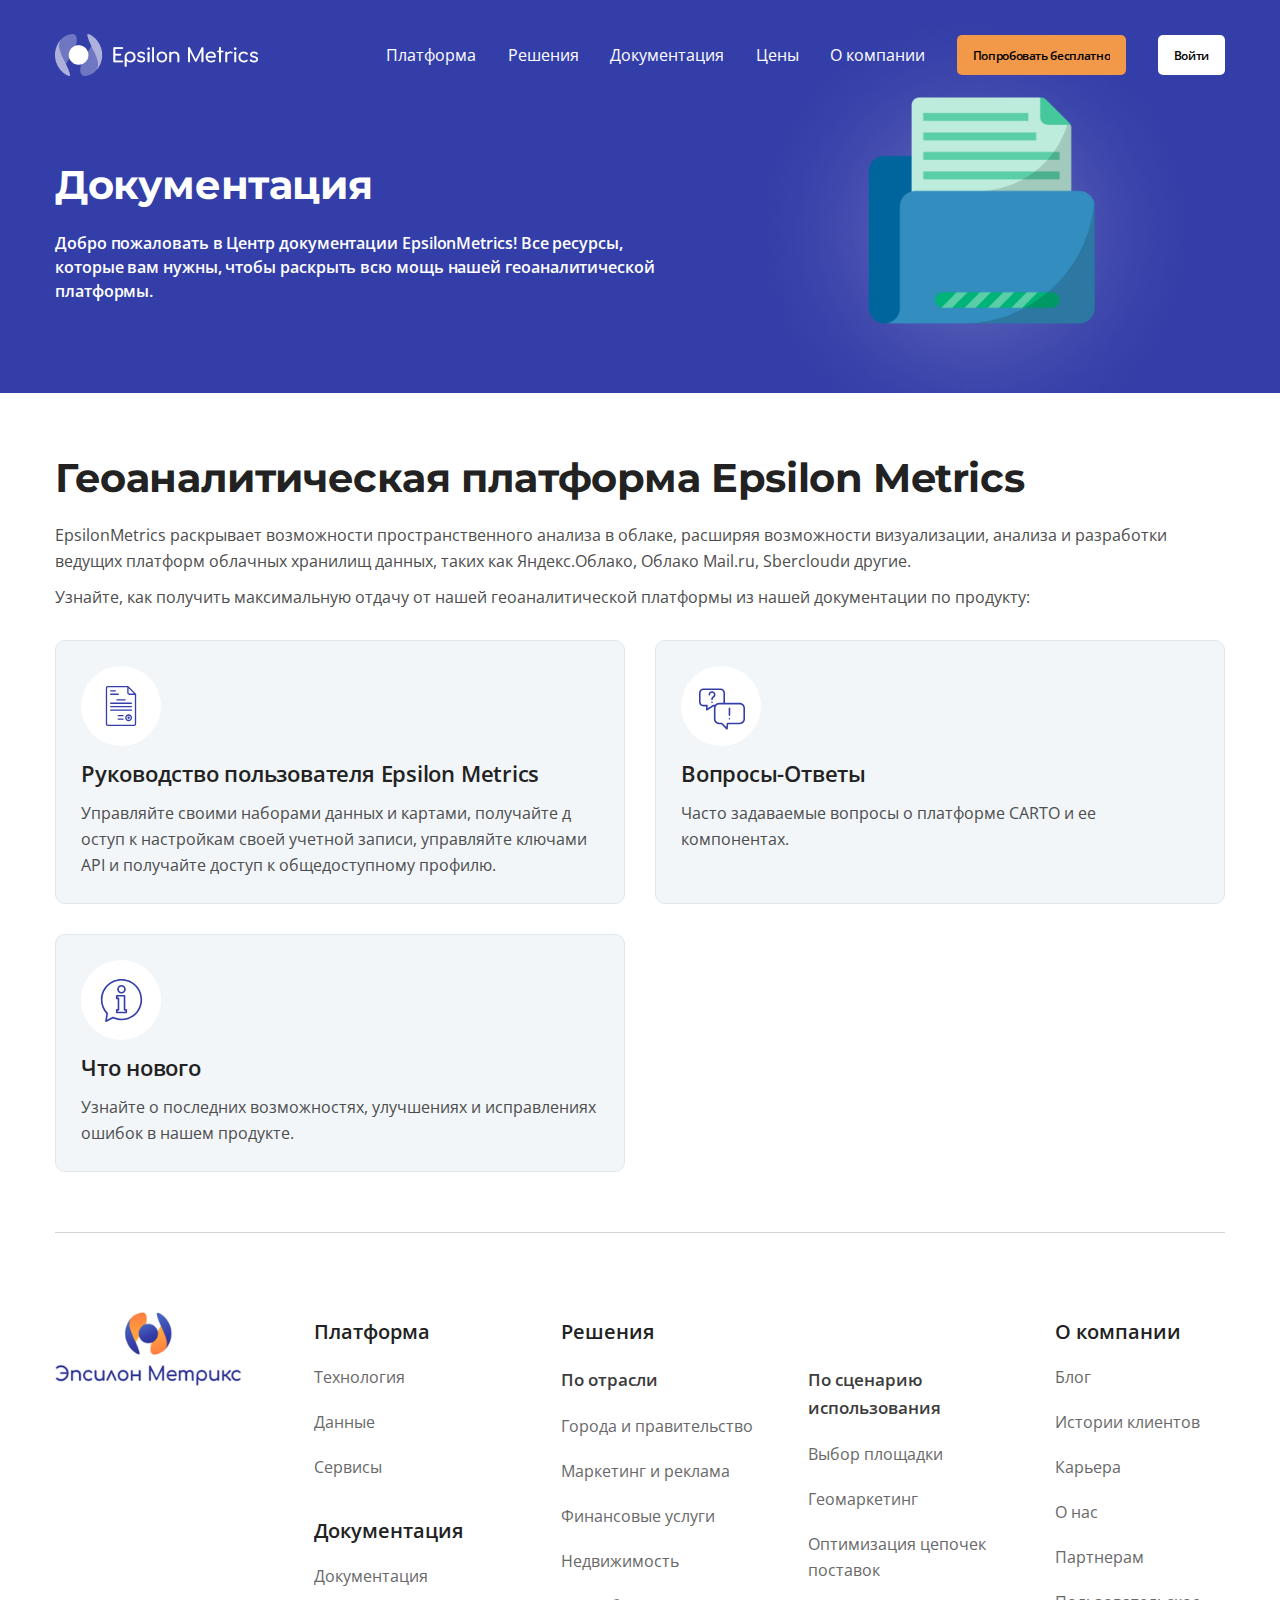
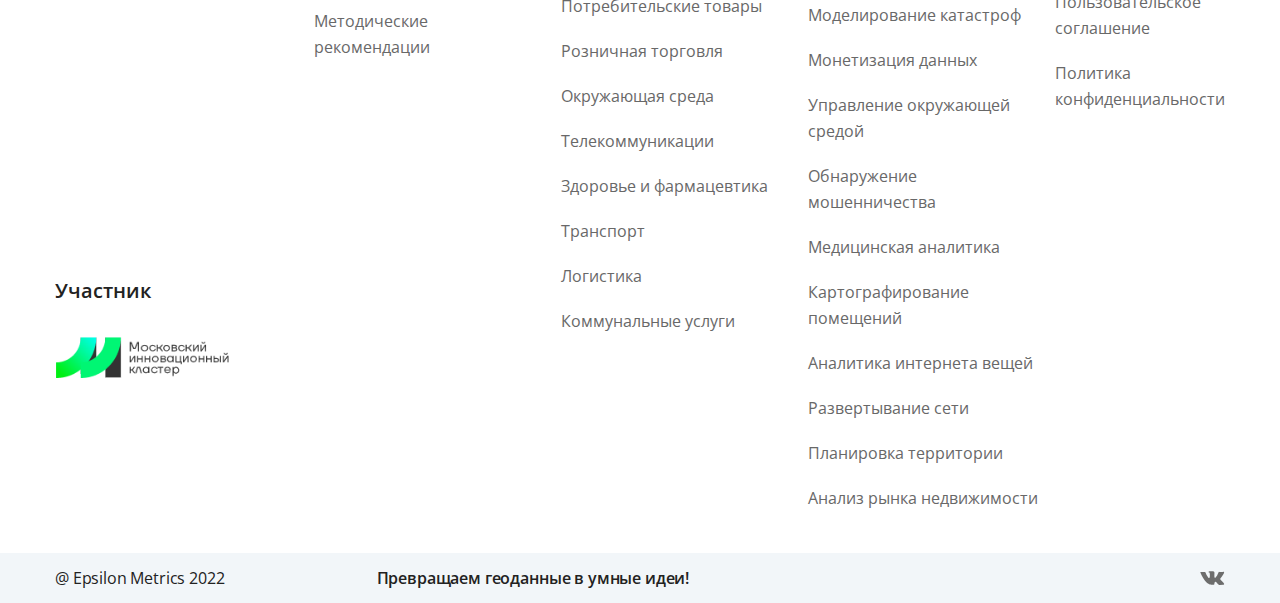
==== commit 91d88a3e: "Add" ====
--- a/docs/index.html
+++ b/docs/index.html
@@ -493,13 +493,13 @@
 						</div>
 					</li>
 					<li class="nav-item nav-item_empty">
+							<a class="btn header-nav__btn header-nav__btn_small header-nav__btn_orange" href="https://maps.epsilonmetrics.ru/signup/">
+									<span>Попробовать бесплатно</span>
+							</a>
+					</li>
+					<li class="nav-item nav-item_empty">
 						<a class="btn header-nav__btn header-nav__btn_small" href="https://maps.epsilonmetrics.ru">
 								<span>Войти</span>
-						</a>
-				</li>
-				<li class="nav-item nav-item_empty">
-						<a class="btn header-nav__btn header-nav__btn_small header-nav__btn_orange" href="https://maps.epsilonmetrics.ru/signup/">
-								<span>Попробовать бесплатно</span>
 						</a>
 				</li>
 				</ul>
@@ -954,7 +954,7 @@
 							</div>
 						</li>
 					</ul>
-					<ul class="mobile__list-account">
+					<!-- <ul class="mobile__list-account">
 						<li class="list-account__item">
 							<a class="btn header-nav__btn" href="https://maps.epsilonmetrics.ru">
 									<span>Войти</span>
@@ -965,7 +965,7 @@
 									<span>Попробовать бесплатно</span>
 							</a>
 					</li>
-					</ul>
+					</ul> -->
 				</nav>
 			</div>
 		</div>
@@ -1191,10 +1191,10 @@
                             <a href="https://epsilonmetrics.ru/partners/">Партнерам</a>
                         </li>
                         <li class="f-item">
-                            <a href="">Пользовательское соглашение</a>
-                        </li>
-                        <li class="f-item">
-                            <a href="">Политика конфиденциальности</a>
+                            <a href="https://epsilonmetrics.ru/terms/">Пользовательское соглашение</a>
+                        </li>
+                        <li class="f-item">
+                            <a href="https://epsilonmetrics.ru/privacy/">Политика конфиденциальности</a>
                         </li>
                     </ul>
                 </div>
--- a/css/main.css
+++ b/css/main.css
@@ -11,7 +11,10 @@
 .bg-full__indevelopment{
 	background: url(../img/indevelopment__bg.png) center/cover no-repeat;
 }
-.bg-full__indevelopment .header.header-indevelopment:before{display:none}
+.bg-full__indevelopment .header.header-indevelopment:before{
+  display:none
+}
+
 .header {
   display: flex;
   flex-direction: column;
@@ -279,7 +282,7 @@
 }
 
 .tab__link.active {
-  border-bottom-color: #ffd335;
+  border-bottom-color: #F29849;
 }
 
 .tab__link:not(.active):hover {
@@ -296,6 +299,7 @@
   font-size: 14px;
   line-height: 19px;
   color: var(--color-btn);
+  text-align: left;
   padding: 0;
   border-radius: 0;
   background-color: transparent;
@@ -428,7 +432,7 @@
 }
 
 .header__btn > span {
-  text-align: left;
+  text-align: center;
   margin-left: 3px;
   letter-spacing: -0.015em;
 }
@@ -592,7 +596,7 @@
 
 .slide__logo {
   width: 222px;
-  margin-top: -25px;
+  /* margin-top: -25px; */
 }
 @media (max-width: 992px) {
   .slide__logo {
@@ -729,6 +733,12 @@
   transition: transform 0.3s;
 }
 
+.pagination__arrow.disable {
+  opacity: 0.35;
+  cursor: default;
+  pointer-events: none;
+}
+
 .arrow__left {
   margin-right: 12px;
 }
@@ -757,6 +767,8 @@
   color: #777777;
 }
 
+
+/* SLIDER-SWIPER */
 
 ._arrows {
   position: relative;
@@ -1298,9 +1310,9 @@
   color: #FFFFFF;
 }
 
-.swip-carousel-item__link:hover {
+/* .swip-carousel-item__link:hover {
   text-decoration: underline;
-}
+} */
 
 .swip-access__btn {
   display: block;
@@ -1383,7 +1395,8 @@
   justify-content: space-between;
   flex-wrap: nowrap;
   width: 100%;
-  height: 560px;
+  /* height: 560px; */
+  height: auto;
   margin-top: 30px;
 }
 @media (max-width: 992px) {
@@ -1440,7 +1453,6 @@
   color: #222222;
   margin-top: 6px;
   margin-bottom: 6px;
-  max-height: 48px;
   overflow: hidden;
 }
 
@@ -1448,8 +1460,8 @@
   line-height: 24px;
   letter-spacing: -0.01em;
   color: #595959;
-  max-height: 220px;
   overflow: hidden;
+  margin-bottom: 12px;
 }
 @media (max-width: 768px) {
   .blog-item__text {
@@ -1465,7 +1477,7 @@
 }
 
 .community__btn {
-  color: #FFD335;
+  color: #F29849;
   margin-top: auto;
 }
 
@@ -1475,7 +1487,7 @@
 
 .community__btn > span::before {
   height: 1px;
-  background-color: #FFD335;
+  background-color: #F29849;
 }
 
 .community__btn > span:after {
@@ -1706,12 +1718,12 @@
 
 /* при наведении курсора */
 .input-group__checkbox:not(:disabled):not(:checked) + .input-group__label_text:hover::before {
-  border-color: #FFC235;
+  border-color: #F29849;
 }
 /* для активного состояния */
 .input-group__checkbox:not(:disabled):active + .input-group__label_text::before {
-  background-color: #ffc235;
-  border-color: #FFC235;
+  background-color: #F29849;
+  border-color: #F29849;
 }
 /* в фокусе */
 .input-group__checkbox:focus+.input-group__label_text::before {
@@ -1719,7 +1731,7 @@
 }
 /* в фокусе и не в состоянии checked */
 .input-group__checkbox:focus:not(:checked) + .input-group__label_text::before {
-  border-color: #FFC235;
+  border-color: #F29849;
 }
 /* в состоянии disabled */
 .input-group__checkbox:disabled + .input-group__label_text::before {
@@ -1850,7 +1862,7 @@
 
 @media (max-width: 480px) {
   .footer__content {
-    height: 1030px;
+    height: 1050px;
   }
 }
 @media (max-width: 400px) {
